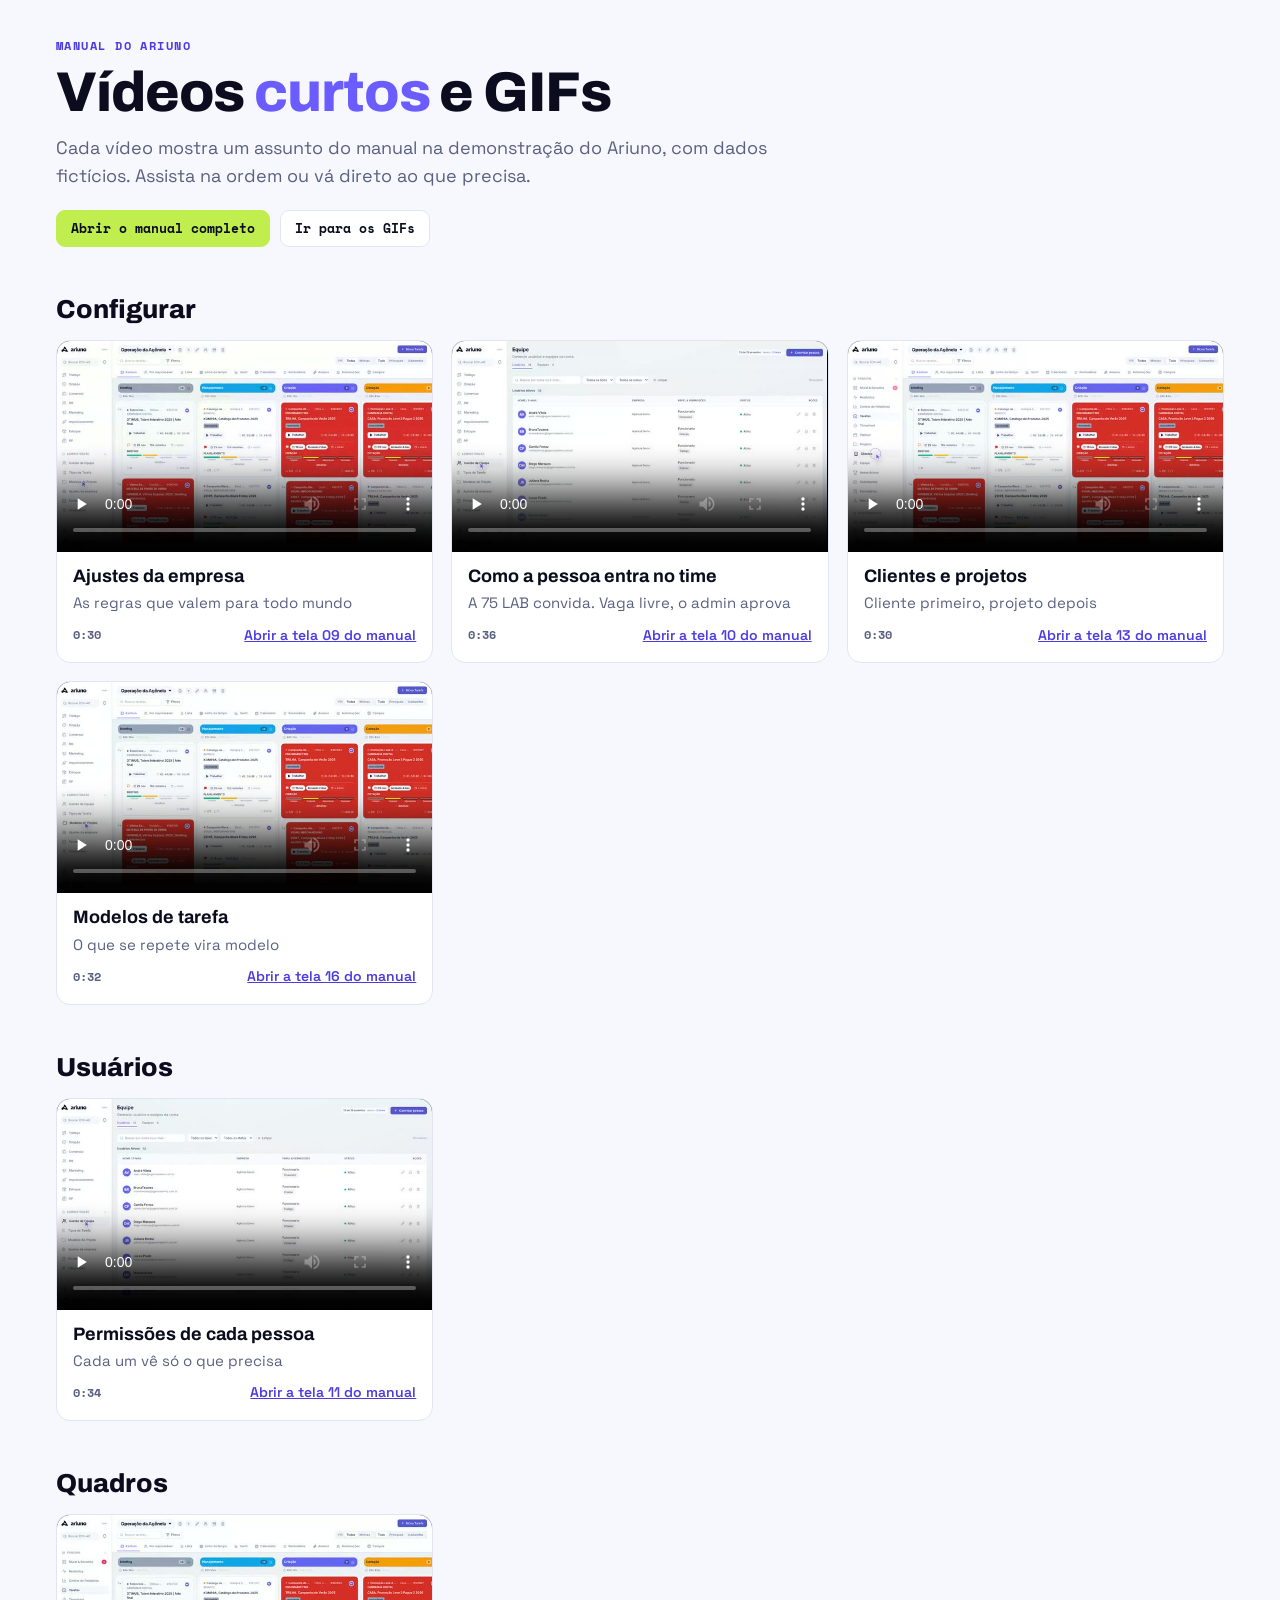
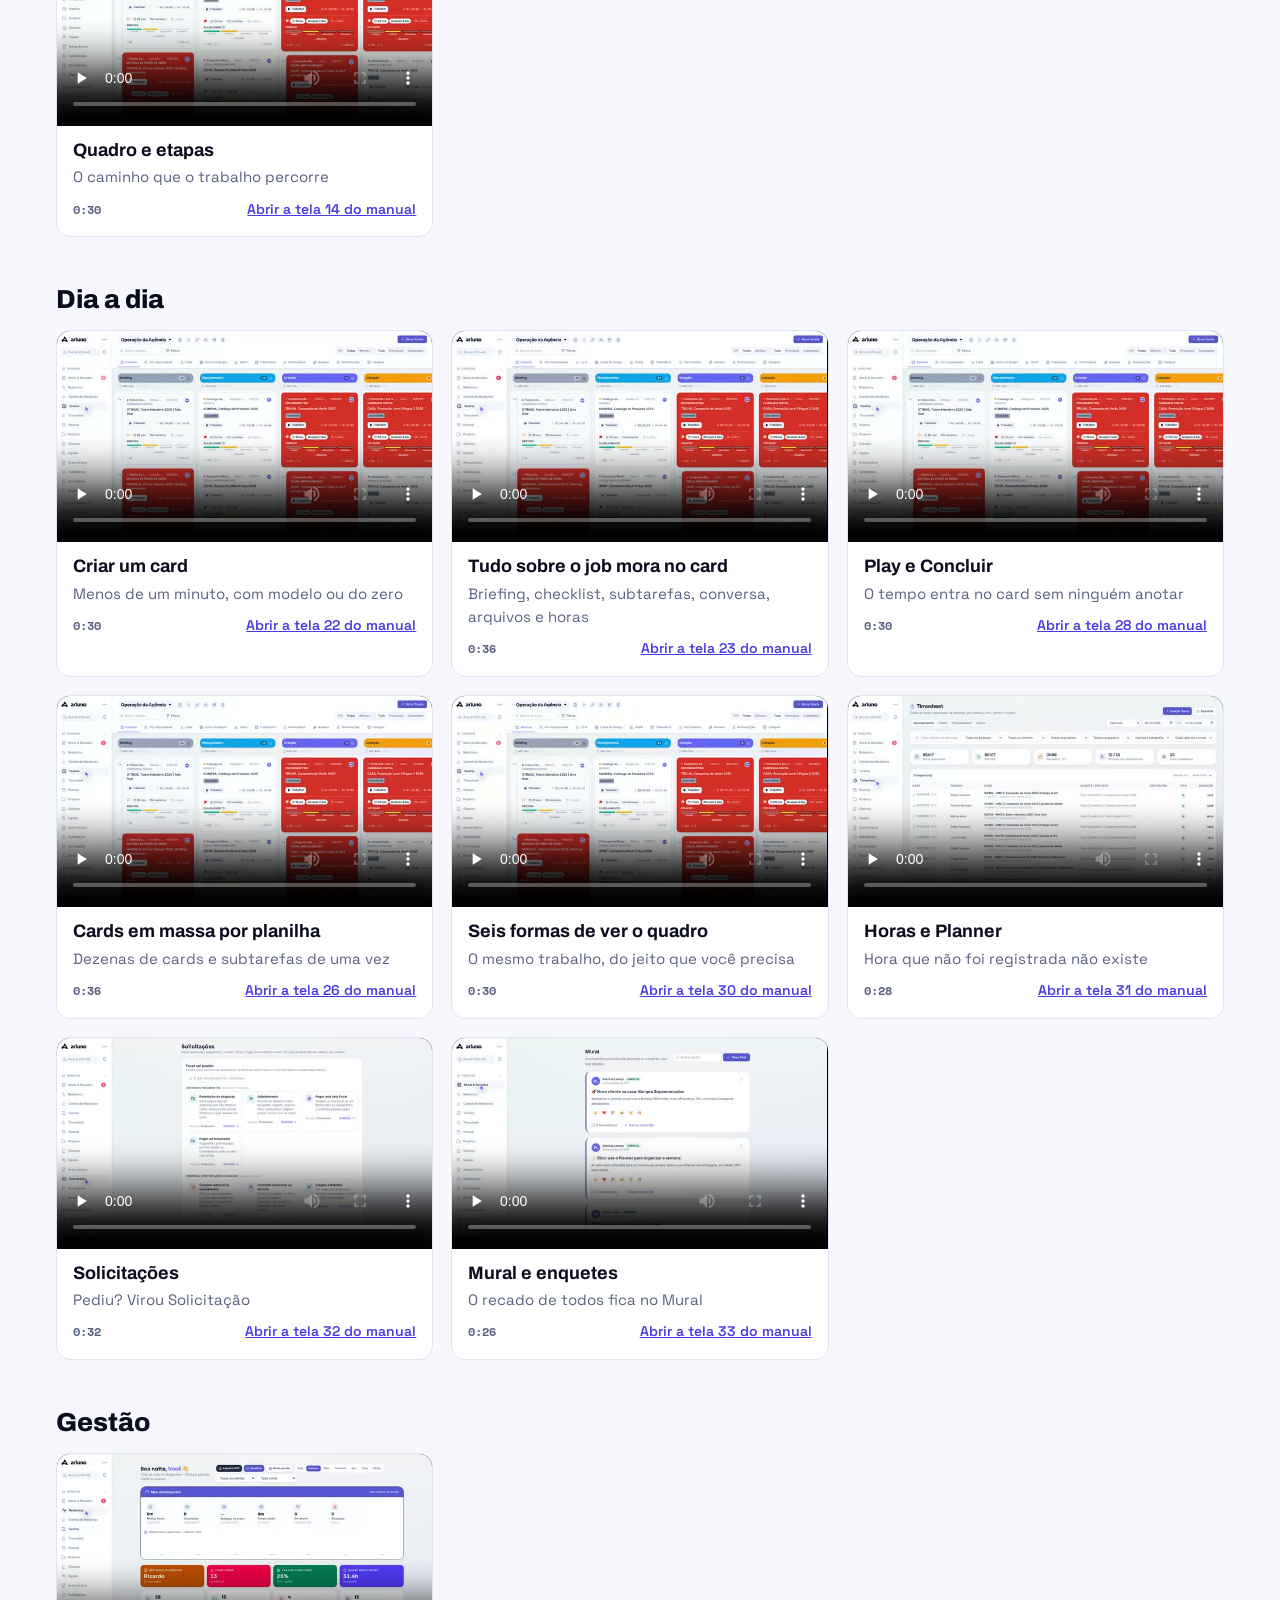
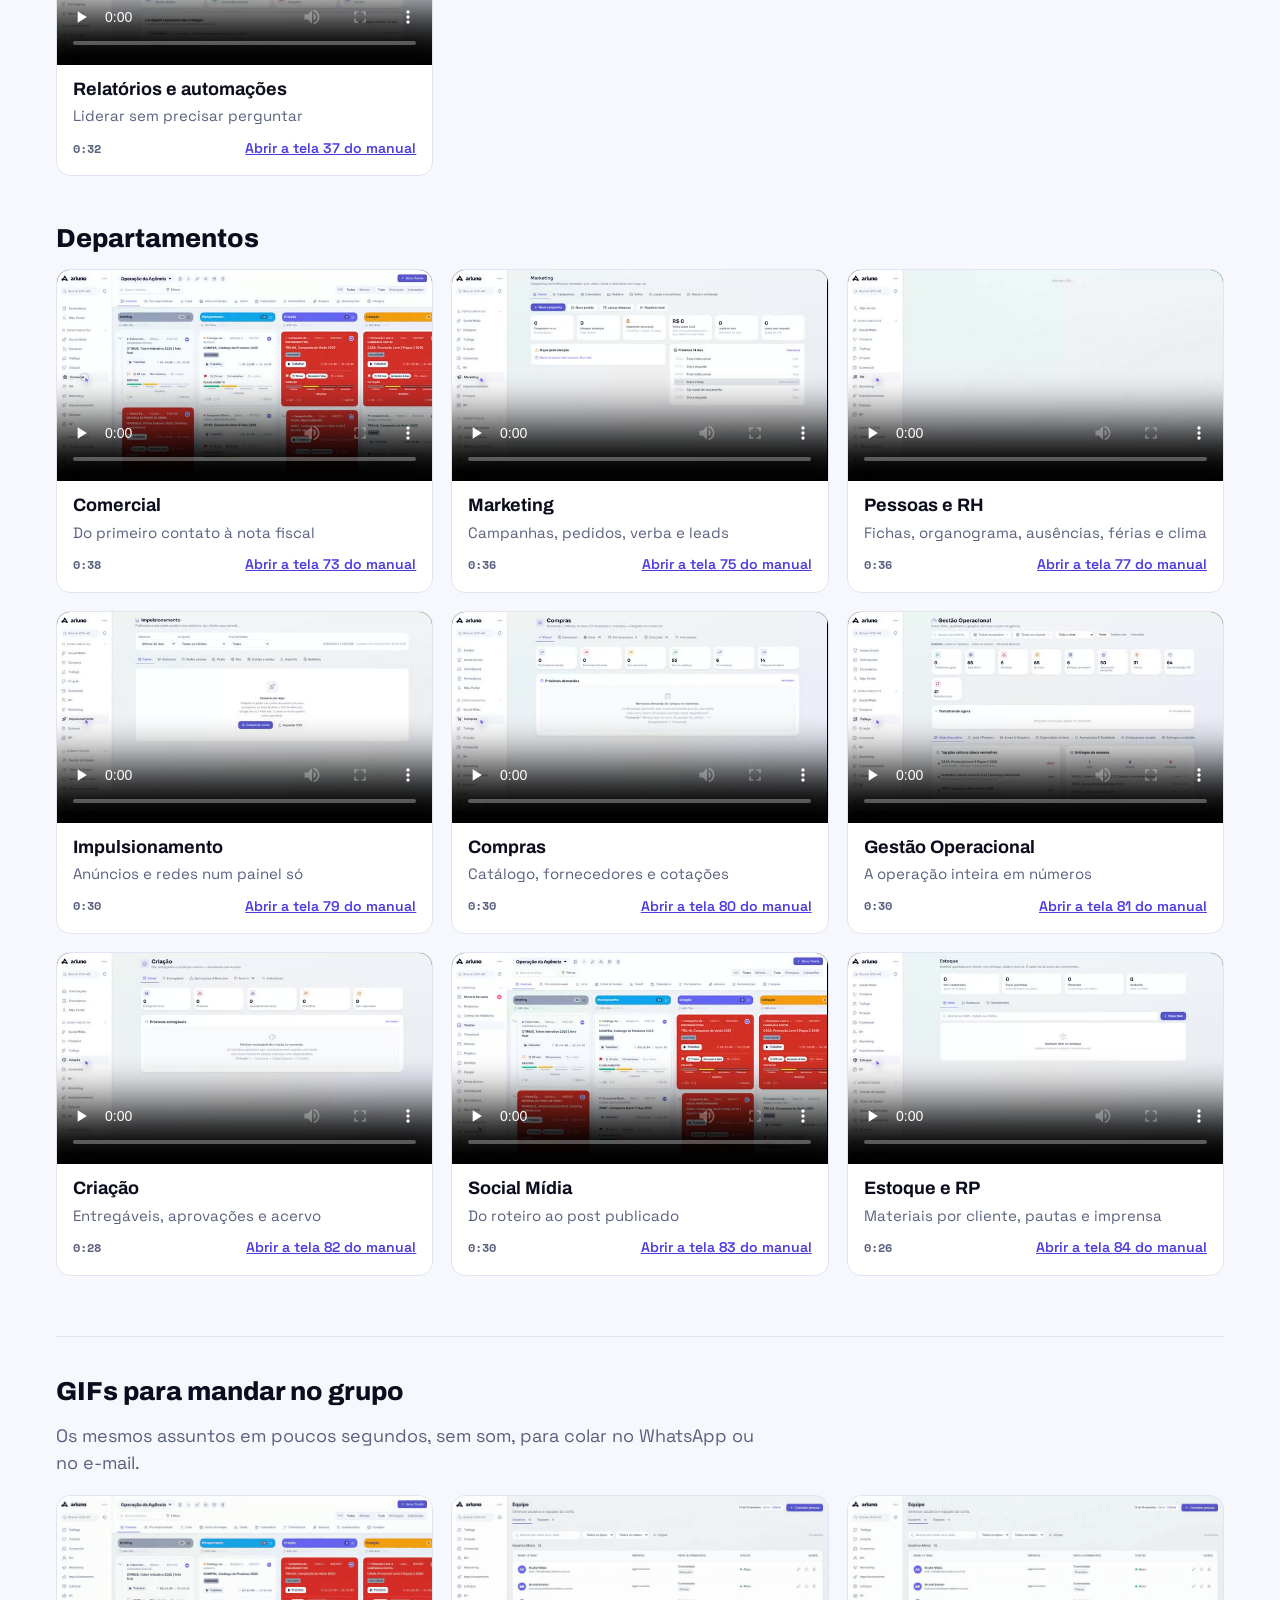
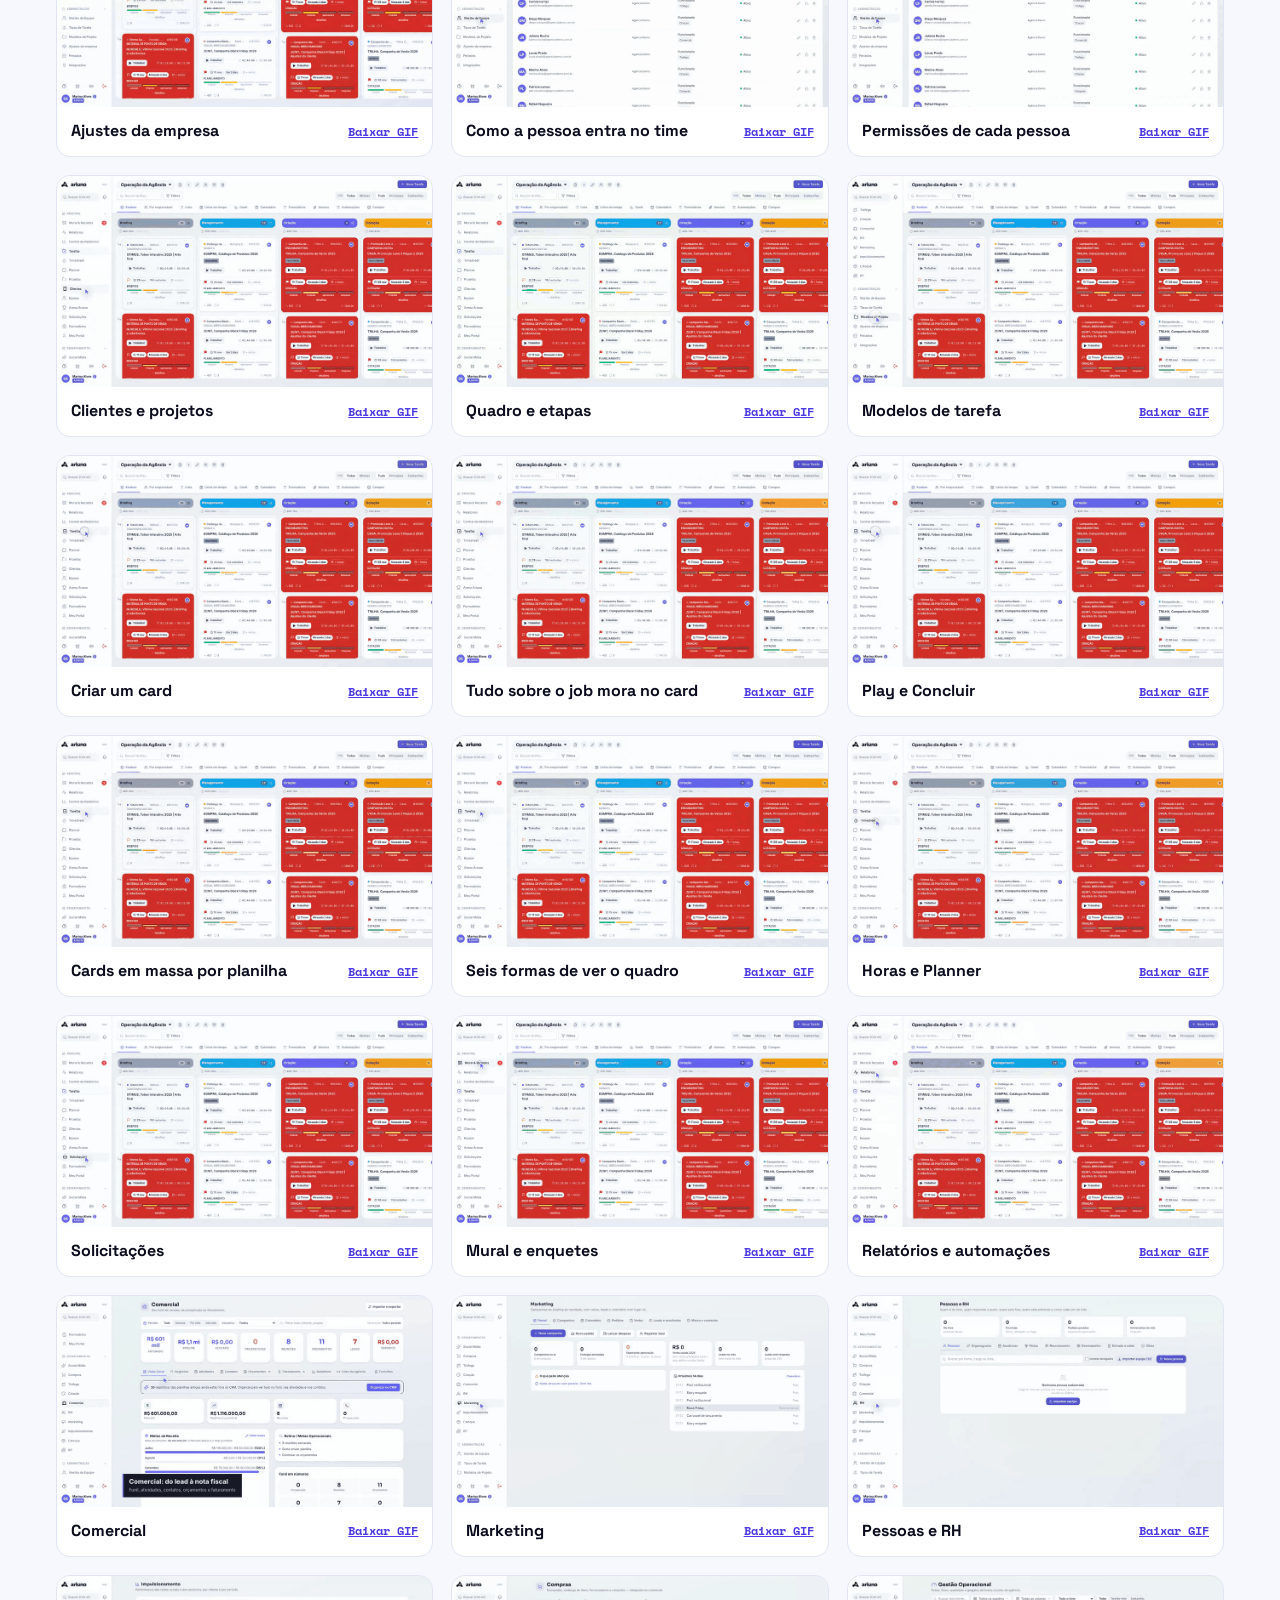
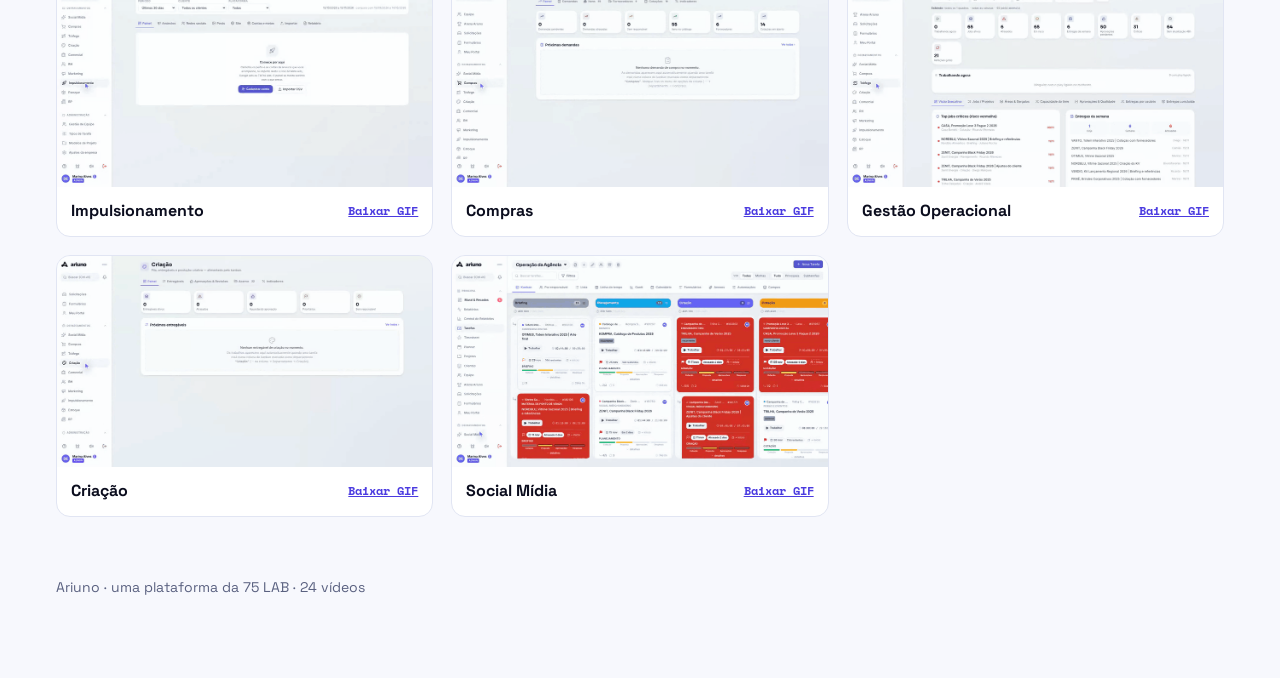
==== videos.html @ 3dd3bf42 "Manual avancado: capitulos 7 a 14, 24 videos curtos, GIFs e pagina de videos - Capitulos novos: empr" ====
<!doctype html>
<html lang="pt-BR">
<head>
<meta charset="utf-8">
<meta name="viewport" content="width=device-width, initial-scale=1">
<title>Vídeos do Ariuno</title>
<meta name="description" content="Vídeos curtos e GIFs do manual do Ariuno: configurar a empresa, usuários, quadros, rotina e cada departamento.">
<meta name="robots" content="noindex">
<link rel="icon" href="assets/favicon.svg">
<link rel="preconnect" href="https://fonts.googleapis.com"><link rel="preconnect" href="https://fonts.gstatic.com" crossorigin>
<link href="https://fonts.googleapis.com/css2?family=Archivo:wght@500;700;800&family=Space+Grotesk:wght@400;500;600&family=Space+Mono:wght@700&display=swap" rel="stylesheet">
<style>
:root{--bg:#F7F8FD;--card:#fff;--ink:#0B0D1E;--txt2:#5A6180;--line:#E1E5F3;--iris:#6A5CFF;--iris-ink:#4B3BE0;--lime:#C0EE4E;color-scheme:light}
@media (prefers-color-scheme: dark){:root:not([data-theme="light"]){--bg:#0B0D1E;--card:#151934;--ink:#EEF0FA;--txt2:#B3B8D3;--line:#262B4D;--iris:#8A7FFF;--iris-ink:#B3ABFF;color-scheme:dark}}
:root[data-theme="dark"]{--bg:#0B0D1E;--card:#151934;--ink:#EEF0FA;--txt2:#B3B8D3;--line:#262B4D;--iris:#8A7FFF;--iris-ink:#B3ABFF;color-scheme:dark}
*{box-sizing:border-box;margin:0;padding:0}
body{background:var(--bg);color:var(--ink);font:400 16px/1.55 'Space Grotesk',system-ui,sans-serif}
.wrap{max-width:1200px;margin:0 auto;padding:40px 16px 80px}
header .eb{font:700 12px/1 'Space Mono',monospace;letter-spacing:.12em;text-transform:uppercase;color:var(--iris-ink)}
h1{font:800 clamp(34px,6vw,56px)/1.04 'Archivo',sans-serif;letter-spacing:-.02em;margin:12px 0 12px}
h1 em{font-style:normal;color:var(--iris)}
.lead{font-size:18px;color:var(--txt2);max-width:720px}
.topo{display:flex;flex-wrap:wrap;gap:10px;margin-top:20px}
.topo a{font:700 13px/1 'Space Mono',monospace;text-decoration:none;color:var(--ink);background:var(--card);border:1px solid var(--line);padding:11px 14px;border-radius:9px}
.topo a.principal{background:var(--lime);border-color:var(--lime);color:#0B0D1E}
.grupo{margin-top:48px}
.grupo h2,.gifs h2{font:800 26px/1.1 'Archivo',sans-serif;margin-bottom:16px}
.grade{display:grid;grid-template-columns:repeat(auto-fill,minmax(290px,1fr));gap:18px}
.v{background:var(--card);border:1px solid var(--line);border-radius:14px;overflow:hidden}
.v video{display:block;width:100%;aspect-ratio:16/9;background:#000}
.vt{padding:14px 16px 16px}
.vt h3{font:700 18px/1.2 'Archivo',sans-serif}
.vt p{color:var(--txt2);font-size:15px;margin-top:4px}
.meta{display:flex;justify-content:space-between;align-items:center;gap:10px;margin-top:10px;font-size:14px}
.meta span{font:700 12px/1 'Space Mono',monospace;color:var(--txt2)}
.meta a{color:var(--iris-ink);font-weight:600}
.gifs{margin-top:60px;padding-top:40px;border-top:1px solid var(--line)}
.gifs .lead{margin-bottom:18px}
.ggrade{display:grid;grid-template-columns:repeat(auto-fill,minmax(290px,1fr));gap:18px}
figure{background:var(--card);border:1px solid var(--line);border-radius:14px;overflow:hidden}
figure img{display:block;width:100%;height:auto;aspect-ratio:16/9;object-fit:cover;background:var(--line)}
figcaption{display:flex;justify-content:space-between;align-items:center;gap:10px;padding:12px 14px}
figcaption a{font:700 12px/1 'Space Mono',monospace;color:var(--iris-ink);white-space:nowrap}
footer{margin-top:60px;font-size:14px;color:var(--txt2)}
</style>
</head>
<body><main class="wrap">
<header><p class="eb">Manual do Ariuno</p><h1>Vídeos <em>curtos</em> e GIFs</h1>
<p class="lead">Cada vídeo mostra um assunto do manual na demonstração do Ariuno, com dados fictícios. Assista na ordem ou vá direto ao que precisa.</p>
<div class="topo"><a class="principal" href="./">Abrir o manual completo</a><a href="#gifs">Ir para os GIFs</a></div></header>
<section class="grupo"><h2>Configurar</h2><div class="grade"><article class="v"><video controls playsinline preload="none" poster="assets/videos/m01-ajustes.jpg" src="assets/videos/m01-ajustes.mp4"></video><div class="vt"><h3>Ajustes da empresa</h3><p>As regras que valem para todo mundo</p><div class="meta"><span>0:30</span><a href="./#9">Abrir a tela 09 do manual</a></div></div></article><article class="v"><video controls playsinline preload="none" poster="assets/videos/m02-convidar.jpg" src="assets/videos/m02-convidar.mp4"></video><div class="vt"><h3>Como a pessoa entra no time</h3><p>A 75 LAB convida. Vaga livre, o admin aprova</p><div class="meta"><span>0:36</span><a href="./#10">Abrir a tela 10 do manual</a></div></div></article><article class="v"><video controls playsinline preload="none" poster="assets/videos/m04-clientes.jpg" src="assets/videos/m04-clientes.mp4"></video><div class="vt"><h3>Clientes e projetos</h3><p>Cliente primeiro, projeto depois</p><div class="meta"><span>0:30</span><a href="./#13">Abrir a tela 13 do manual</a></div></div></article><article class="v"><video controls playsinline preload="none" poster="assets/videos/m06-modelos.jpg" src="assets/videos/m06-modelos.mp4"></video><div class="vt"><h3>Modelos de tarefa</h3><p>O que se repete vira modelo</p><div class="meta"><span>0:32</span><a href="./#16">Abrir a tela 16 do manual</a></div></div></article></div></section><section class="grupo"><h2>Usuários</h2><div class="grade"><article class="v"><video controls playsinline preload="none" poster="assets/videos/m03-permissoes.jpg" src="assets/videos/m03-permissoes.mp4"></video><div class="vt"><h3>Permissões de cada pessoa</h3><p>Cada um vê só o que precisa</p><div class="meta"><span>0:34</span><a href="./#11">Abrir a tela 11 do manual</a></div></div></article></div></section><section class="grupo"><h2>Quadros</h2><div class="grade"><article class="v"><video controls playsinline preload="none" poster="assets/videos/m05-quadro.jpg" src="assets/videos/m05-quadro.mp4"></video><div class="vt"><h3>Quadro e etapas</h3><p>O caminho que o trabalho percorre</p><div class="meta"><span>0:30</span><a href="./#14">Abrir a tela 14 do manual</a></div></div></article></div></section><section class="grupo"><h2>Dia a dia</h2><div class="grade"><article class="v"><video controls playsinline preload="none" poster="assets/videos/m07-criar-card.jpg" src="assets/videos/m07-criar-card.mp4"></video><div class="vt"><h3>Criar um card</h3><p>Menos de um minuto, com modelo ou do zero</p><div class="meta"><span>0:30</span><a href="./#22">Abrir a tela 22 do manual</a></div></div></article><article class="v"><video controls playsinline preload="none" poster="assets/videos/m08-card.jpg" src="assets/videos/m08-card.mp4"></video><div class="vt"><h3>Tudo sobre o job mora no card</h3><p>Briefing, checklist, subtarefas, conversa, arquivos e horas</p><div class="meta"><span>0:36</span><a href="./#23">Abrir a tela 23 do manual</a></div></div></article><article class="v"><video controls playsinline preload="none" poster="assets/videos/m09-play.jpg" src="assets/videos/m09-play.mp4"></video><div class="vt"><h3>Play e Concluir</h3><p>O tempo entra no card sem ninguém anotar</p><div class="meta"><span>0:30</span><a href="./#28">Abrir a tela 28 do manual</a></div></div></article><article class="v"><video controls playsinline preload="none" poster="assets/videos/m10-planilha.jpg" src="assets/videos/m10-planilha.mp4"></video><div class="vt"><h3>Cards em massa por planilha</h3><p>Dezenas de cards e subtarefas de uma vez</p><div class="meta"><span>0:36</span><a href="./#26">Abrir a tela 26 do manual</a></div></div></article><article class="v"><video controls playsinline preload="none" poster="assets/videos/m11-visoes.jpg" src="assets/videos/m11-visoes.mp4"></video><div class="vt"><h3>Seis formas de ver o quadro</h3><p>O mesmo trabalho, do jeito que você precisa</p><div class="meta"><span>0:30</span><a href="./#30">Abrir a tela 30 do manual</a></div></div></article><article class="v"><video controls playsinline preload="none" poster="assets/videos/m12-horas.jpg" src="assets/videos/m12-horas.mp4"></video><div class="vt"><h3>Horas e Planner</h3><p>Hora que não foi registrada não existe</p><div class="meta"><span>0:28</span><a href="./#31">Abrir a tela 31 do manual</a></div></div></article><article class="v"><video controls playsinline preload="none" poster="assets/videos/m13-solicitacoes.jpg" src="assets/videos/m13-solicitacoes.mp4"></video><div class="vt"><h3>Solicitações</h3><p>Pediu? Virou Solicitação</p><div class="meta"><span>0:32</span><a href="./#32">Abrir a tela 32 do manual</a></div></div></article><article class="v"><video controls playsinline preload="none" poster="assets/videos/m14-mural.jpg" src="assets/videos/m14-mural.mp4"></video><div class="vt"><h3>Mural e enquetes</h3><p>O recado de todos fica no Mural</p><div class="meta"><span>0:26</span><a href="./#33">Abrir a tela 33 do manual</a></div></div></article></div></section><section class="grupo"><h2>Gestão</h2><div class="grade"><article class="v"><video controls playsinline preload="none" poster="assets/videos/m15-gestao.jpg" src="assets/videos/m15-gestao.mp4"></video><div class="vt"><h3>Relatórios e automações</h3><p>Liderar sem precisar perguntar</p><div class="meta"><span>0:32</span><a href="./#37">Abrir a tela 37 do manual</a></div></div></article></div></section><section class="grupo"><h2>Departamentos</h2><div class="grade"><article class="v"><video controls playsinline preload="none" poster="assets/videos/m16-comercial.jpg" src="assets/videos/m16-comercial.mp4"></video><div class="vt"><h3>Comercial</h3><p>Do primeiro contato à nota fiscal</p><div class="meta"><span>0:38</span><a href="./#73">Abrir a tela 73 do manual</a></div></div></article><article class="v"><video controls playsinline preload="none" poster="assets/videos/m17-marketing.jpg" src="assets/videos/m17-marketing.mp4"></video><div class="vt"><h3>Marketing</h3><p>Campanhas, pedidos, verba e leads</p><div class="meta"><span>0:36</span><a href="./#75">Abrir a tela 75 do manual</a></div></div></article><article class="v"><video controls playsinline preload="none" poster="assets/videos/m18-rh.jpg" src="assets/videos/m18-rh.mp4"></video><div class="vt"><h3>Pessoas e RH</h3><p>Fichas, organograma, ausências, férias e clima</p><div class="meta"><span>0:36</span><a href="./#77">Abrir a tela 77 do manual</a></div></div></article><article class="v"><video controls playsinline preload="none" poster="assets/videos/m19-impulsionamento.jpg" src="assets/videos/m19-impulsionamento.mp4"></video><div class="vt"><h3>Impulsionamento</h3><p>Anúncios e redes num painel só</p><div class="meta"><span>0:30</span><a href="./#79">Abrir a tela 79 do manual</a></div></div></article><article class="v"><video controls playsinline preload="none" poster="assets/videos/m20-compras.jpg" src="assets/videos/m20-compras.mp4"></video><div class="vt"><h3>Compras</h3><p>Catálogo, fornecedores e cotações</p><div class="meta"><span>0:30</span><a href="./#80">Abrir a tela 80 do manual</a></div></div></article><article class="v"><video controls playsinline preload="none" poster="assets/videos/m21-trafego.jpg" src="assets/videos/m21-trafego.mp4"></video><div class="vt"><h3>Gestão Operacional</h3><p>A operação inteira em números</p><div class="meta"><span>0:30</span><a href="./#81">Abrir a tela 81 do manual</a></div></div></article><article class="v"><video controls playsinline preload="none" poster="assets/videos/m22-criacao.jpg" src="assets/videos/m22-criacao.mp4"></video><div class="vt"><h3>Criação</h3><p>Entregáveis, aprovações e acervo</p><div class="meta"><span>0:28</span><a href="./#82">Abrir a tela 82 do manual</a></div></div></article><article class="v"><video controls playsinline preload="none" poster="assets/videos/m23-social.jpg" src="assets/videos/m23-social.mp4"></video><div class="vt"><h3>Social Mídia</h3><p>Do roteiro ao post publicado</p><div class="meta"><span>0:30</span><a href="./#83">Abrir a tela 83 do manual</a></div></div></article><article class="v"><video controls playsinline preload="none" poster="assets/videos/m24-estoque-rp.jpg" src="assets/videos/m24-estoque-rp.mp4"></video><div class="vt"><h3>Estoque e RP</h3><p>Materiais por cliente, pautas e imprensa</p><div class="meta"><span>0:26</span><a href="./#84">Abrir a tela 84 do manual</a></div></div></article></div></section>
<section class="gifs" id="gifs"><h2>GIFs para mandar no grupo</h2><p class="lead">Os mesmos assuntos em poucos segundos, sem som, para colar no WhatsApp ou no e-mail.</p><div class="ggrade"><figure><img loading="lazy" src="assets/gifs/m01-ajustes.gif" alt="Ajustes da empresa" width="880" height="495"><figcaption><b>Ajustes da empresa</b><a href="assets/gifs/m01-ajustes.gif" download>Baixar GIF</a></figcaption></figure><figure><img loading="lazy" src="assets/gifs/m02-convidar.gif" alt="Como a pessoa entra no time" width="880" height="495"><figcaption><b>Como a pessoa entra no time</b><a href="assets/gifs/m02-convidar.gif" download>Baixar GIF</a></figcaption></figure><figure><img loading="lazy" src="assets/gifs/m03-permissoes.gif" alt="Permissões de cada pessoa" width="880" height="495"><figcaption><b>Permissões de cada pessoa</b><a href="assets/gifs/m03-permissoes.gif" download>Baixar GIF</a></figcaption></figure><figure><img loading="lazy" src="assets/gifs/m04-clientes.gif" alt="Clientes e projetos" width="880" height="495"><figcaption><b>Clientes e projetos</b><a href="assets/gifs/m04-clientes.gif" download>Baixar GIF</a></figcaption></figure><figure><img loading="lazy" src="assets/gifs/m05-quadro.gif" alt="Quadro e etapas" width="880" height="495"><figcaption><b>Quadro e etapas</b><a href="assets/gifs/m05-quadro.gif" download>Baixar GIF</a></figcaption></figure><figure><img loading="lazy" src="assets/gifs/m06-modelos.gif" alt="Modelos de tarefa" width="880" height="495"><figcaption><b>Modelos de tarefa</b><a href="assets/gifs/m06-modelos.gif" download>Baixar GIF</a></figcaption></figure><figure><img loading="lazy" src="assets/gifs/m07-criar-card.gif" alt="Criar um card" width="880" height="495"><figcaption><b>Criar um card</b><a href="assets/gifs/m07-criar-card.gif" download>Baixar GIF</a></figcaption></figure><figure><img loading="lazy" src="assets/gifs/m08-card.gif" alt="Tudo sobre o job mora no card" width="880" height="495"><figcaption><b>Tudo sobre o job mora no card</b><a href="assets/gifs/m08-card.gif" download>Baixar GIF</a></figcaption></figure><figure><img loading="lazy" src="assets/gifs/m09-play.gif" alt="Play e Concluir" width="880" height="495"><figcaption><b>Play e Concluir</b><a href="assets/gifs/m09-play.gif" download>Baixar GIF</a></figcaption></figure><figure><img loading="lazy" src="assets/gifs/m10-planilha.gif" alt="Cards em massa por planilha" width="880" height="495"><figcaption><b>Cards em massa por planilha</b><a href="assets/gifs/m10-planilha.gif" download>Baixar GIF</a></figcaption></figure><figure><img loading="lazy" src="assets/gifs/m11-visoes.gif" alt="Seis formas de ver o quadro" width="880" height="495"><figcaption><b>Seis formas de ver o quadro</b><a href="assets/gifs/m11-visoes.gif" download>Baixar GIF</a></figcaption></figure><figure><img loading="lazy" src="assets/gifs/m12-horas.gif" alt="Horas e Planner" width="880" height="495"><figcaption><b>Horas e Planner</b><a href="assets/gifs/m12-horas.gif" download>Baixar GIF</a></figcaption></figure><figure><img loading="lazy" src="assets/gifs/m13-solicitacoes.gif" alt="Solicitações" width="880" height="495"><figcaption><b>Solicitações</b><a href="assets/gifs/m13-solicitacoes.gif" download>Baixar GIF</a></figcaption></figure><figure><img loading="lazy" src="assets/gifs/m14-mural.gif" alt="Mural e enquetes" width="880" height="495"><figcaption><b>Mural e enquetes</b><a href="assets/gifs/m14-mural.gif" download>Baixar GIF</a></figcaption></figure><figure><img loading="lazy" src="assets/gifs/m15-gestao.gif" alt="Relatórios e automações" width="880" height="495"><figcaption><b>Relatórios e automações</b><a href="assets/gifs/m15-gestao.gif" download>Baixar GIF</a></figcaption></figure><figure><img loading="lazy" src="assets/gifs/m16-comercial.gif" alt="Comercial" width="880" height="495"><figcaption><b>Comercial</b><a href="assets/gifs/m16-comercial.gif" download>Baixar GIF</a></figcaption></figure><figure><img loading="lazy" src="assets/gifs/m17-marketing.gif" alt="Marketing" width="880" height="495"><figcaption><b>Marketing</b><a href="assets/gifs/m17-marketing.gif" download>Baixar GIF</a></figcaption></figure><figure><img loading="lazy" src="assets/gifs/m18-rh.gif" alt="Pessoas e RH" width="880" height="495"><figcaption><b>Pessoas e RH</b><a href="assets/gifs/m18-rh.gif" download>Baixar GIF</a></figcaption></figure><figure><img loading="lazy" src="assets/gifs/m19-impulsionamento.gif" alt="Impulsionamento" width="880" height="495"><figcaption><b>Impulsionamento</b><a href="assets/gifs/m19-impulsionamento.gif" download>Baixar GIF</a></figcaption></figure><figure><img loading="lazy" src="assets/gifs/m20-compras.gif" alt="Compras" width="880" height="495"><figcaption><b>Compras</b><a href="assets/gifs/m20-compras.gif" download>Baixar GIF</a></figcaption></figure><figure><img loading="lazy" src="assets/gifs/m21-trafego.gif" alt="Gestão Operacional" width="880" height="495"><figcaption><b>Gestão Operacional</b><a href="assets/gifs/m21-trafego.gif" download>Baixar GIF</a></figcaption></figure><figure><img loading="lazy" src="assets/gifs/m22-criacao.gif" alt="Criação" width="880" height="495"><figcaption><b>Criação</b><a href="assets/gifs/m22-criacao.gif" download>Baixar GIF</a></figcaption></figure><figure><img loading="lazy" src="assets/gifs/m23-social.gif" alt="Social Mídia" width="880" height="495"><figcaption><b>Social Mídia</b><a href="assets/gifs/m23-social.gif" download>Baixar GIF</a></figcaption></figure></div></section>
<footer>Ariuno · uma plataforma da 75 LAB · 24 vídeos</footer>
</main></body></html>
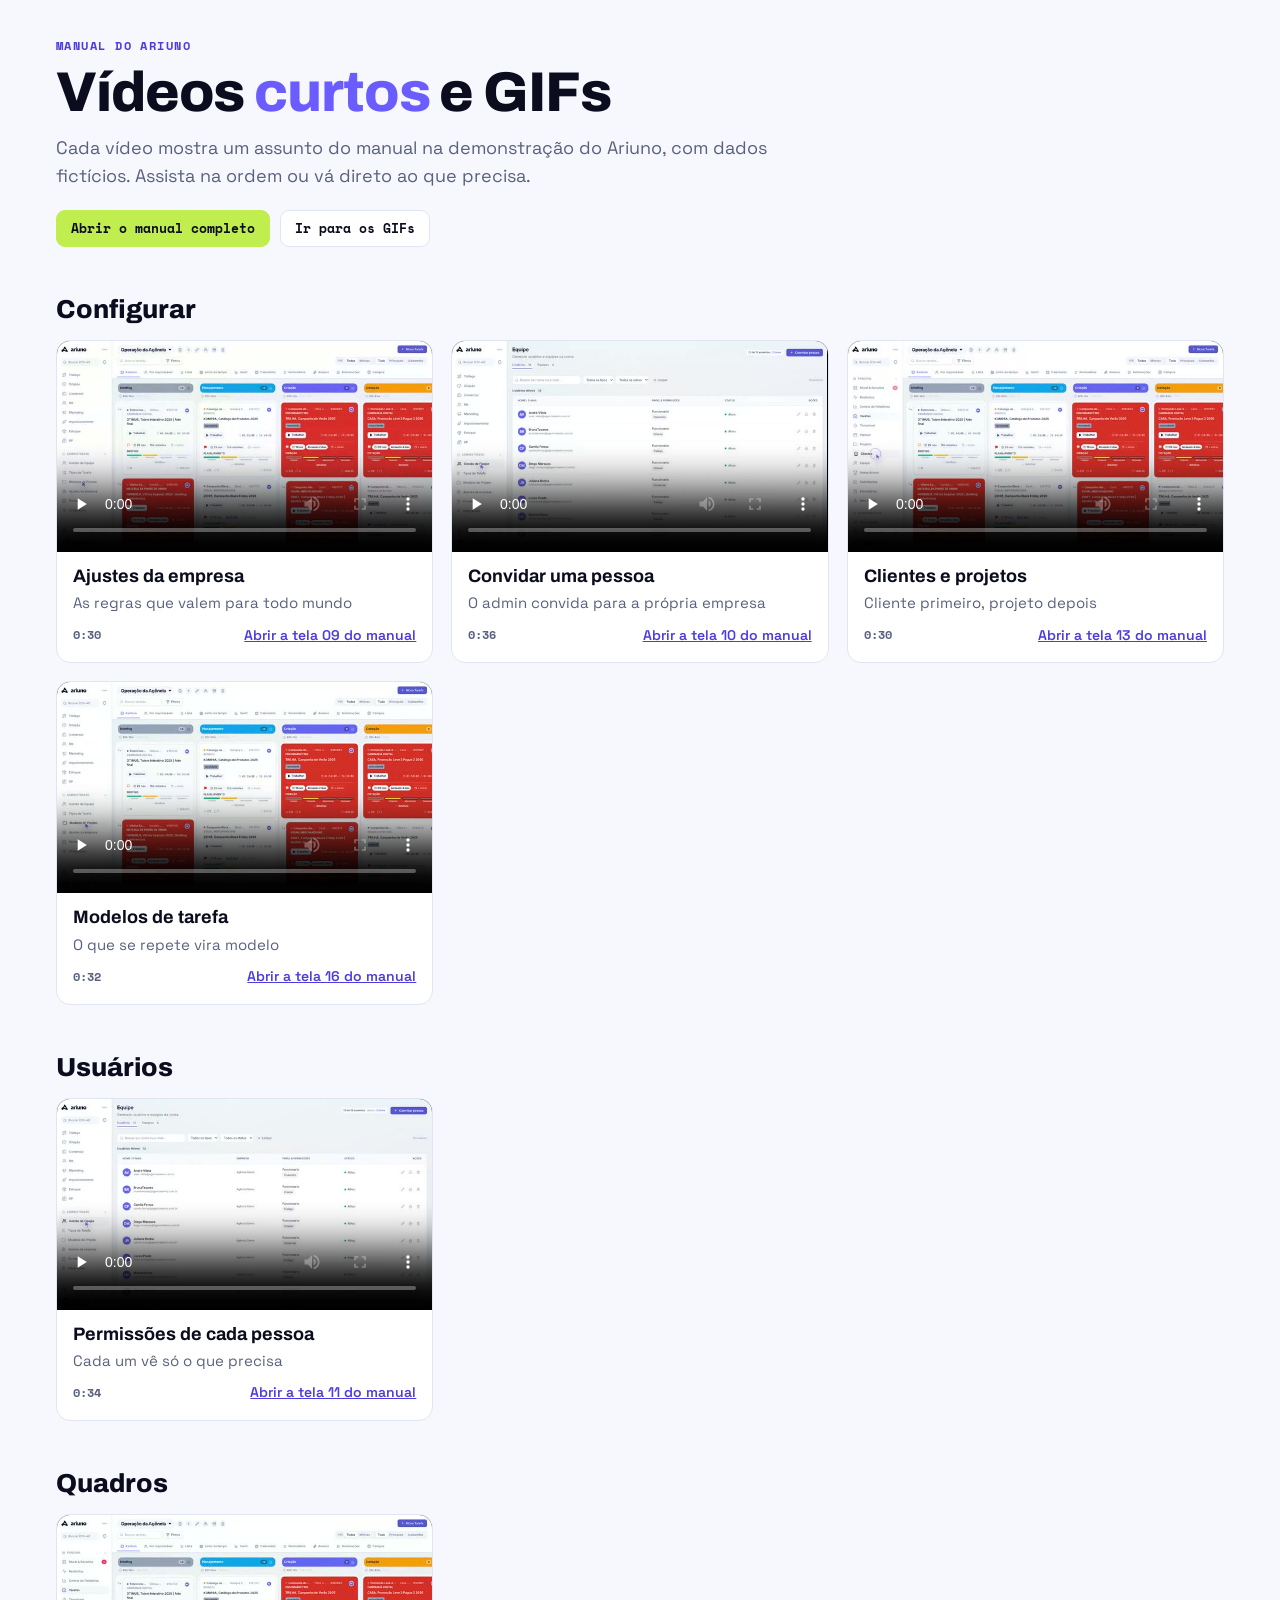
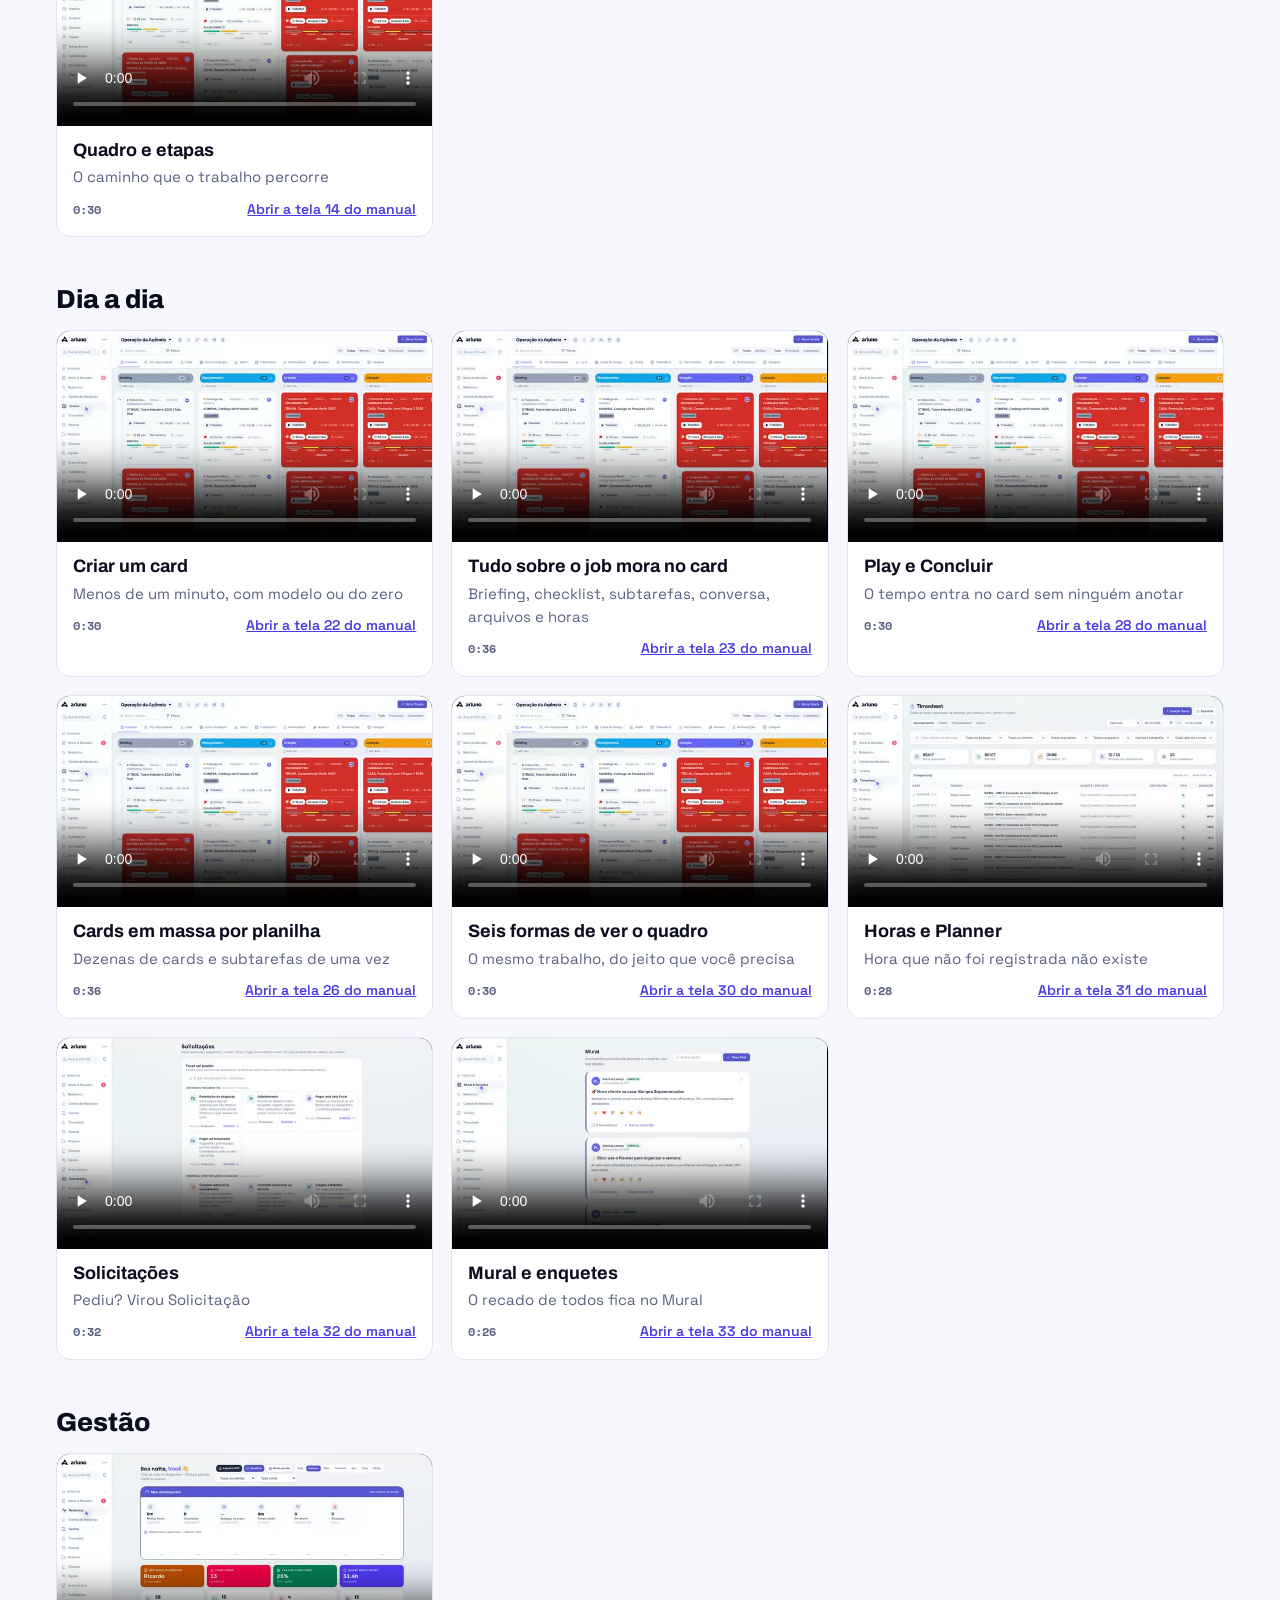
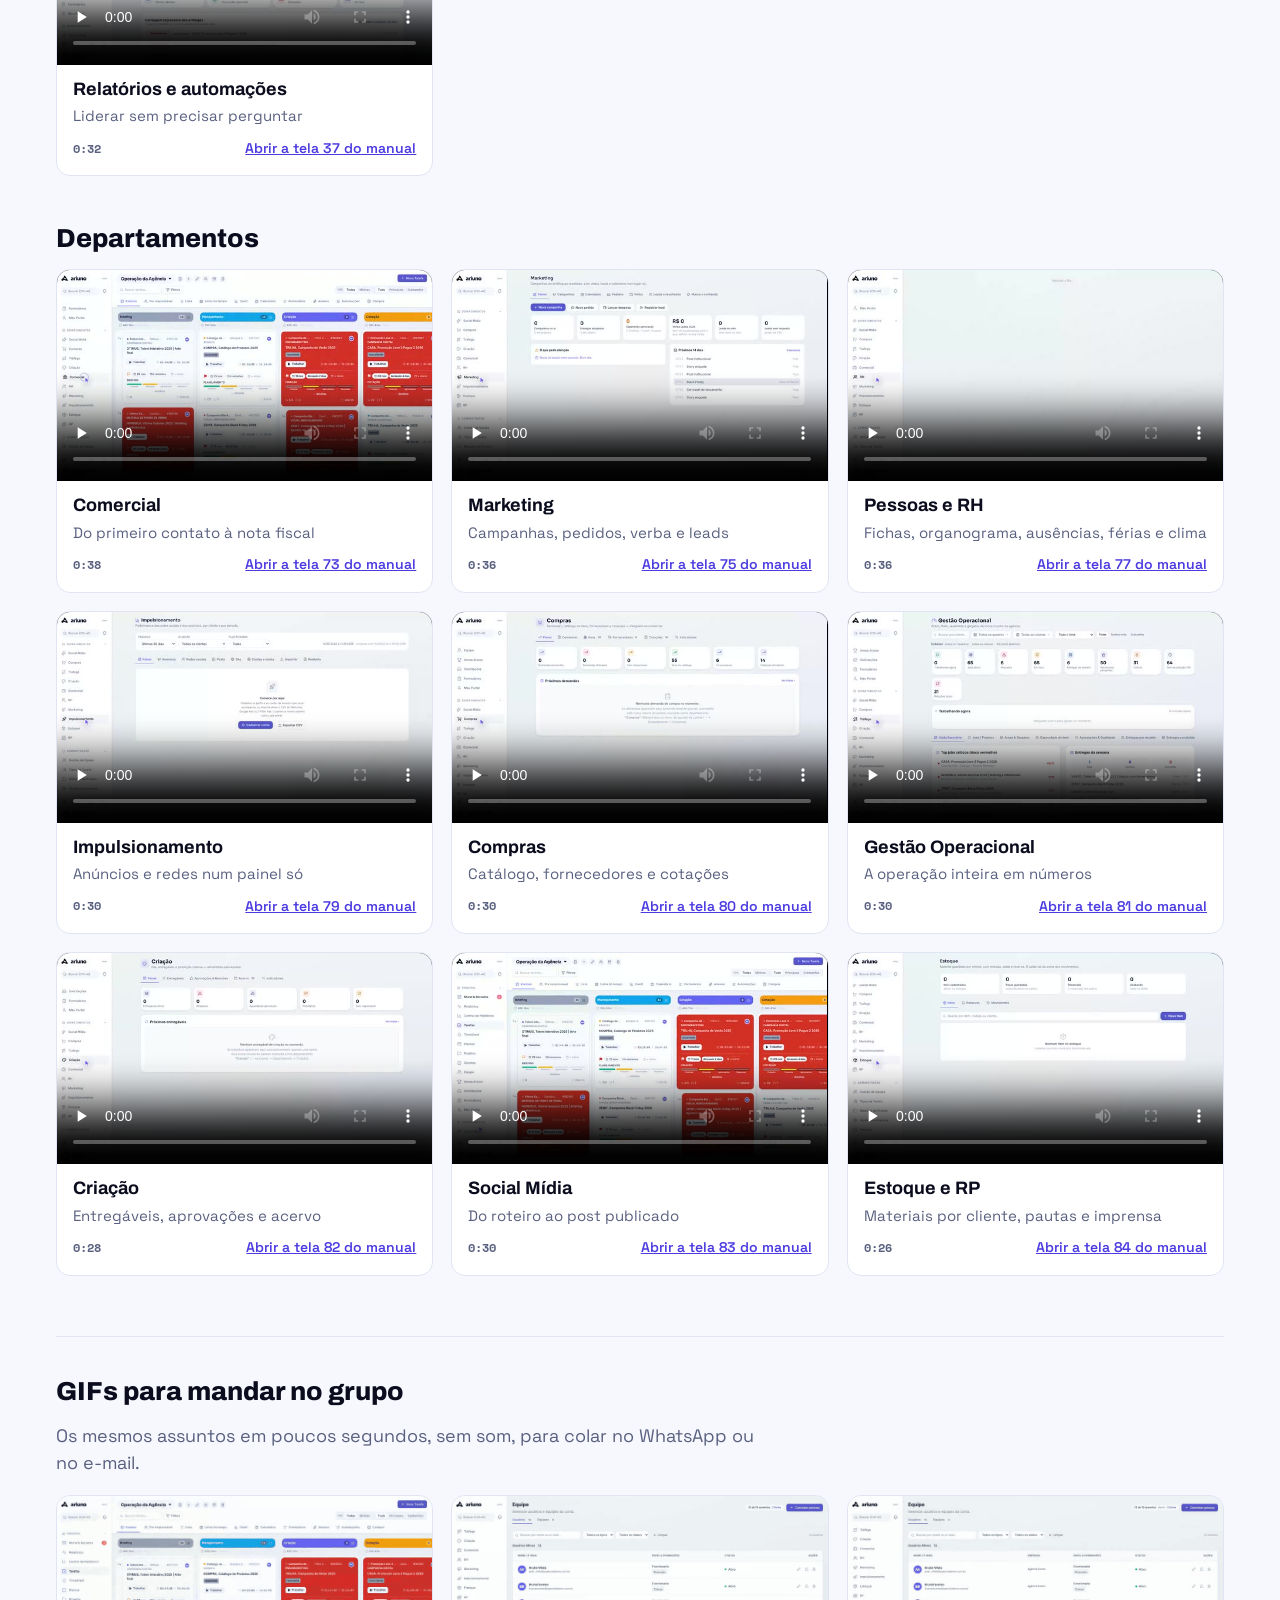
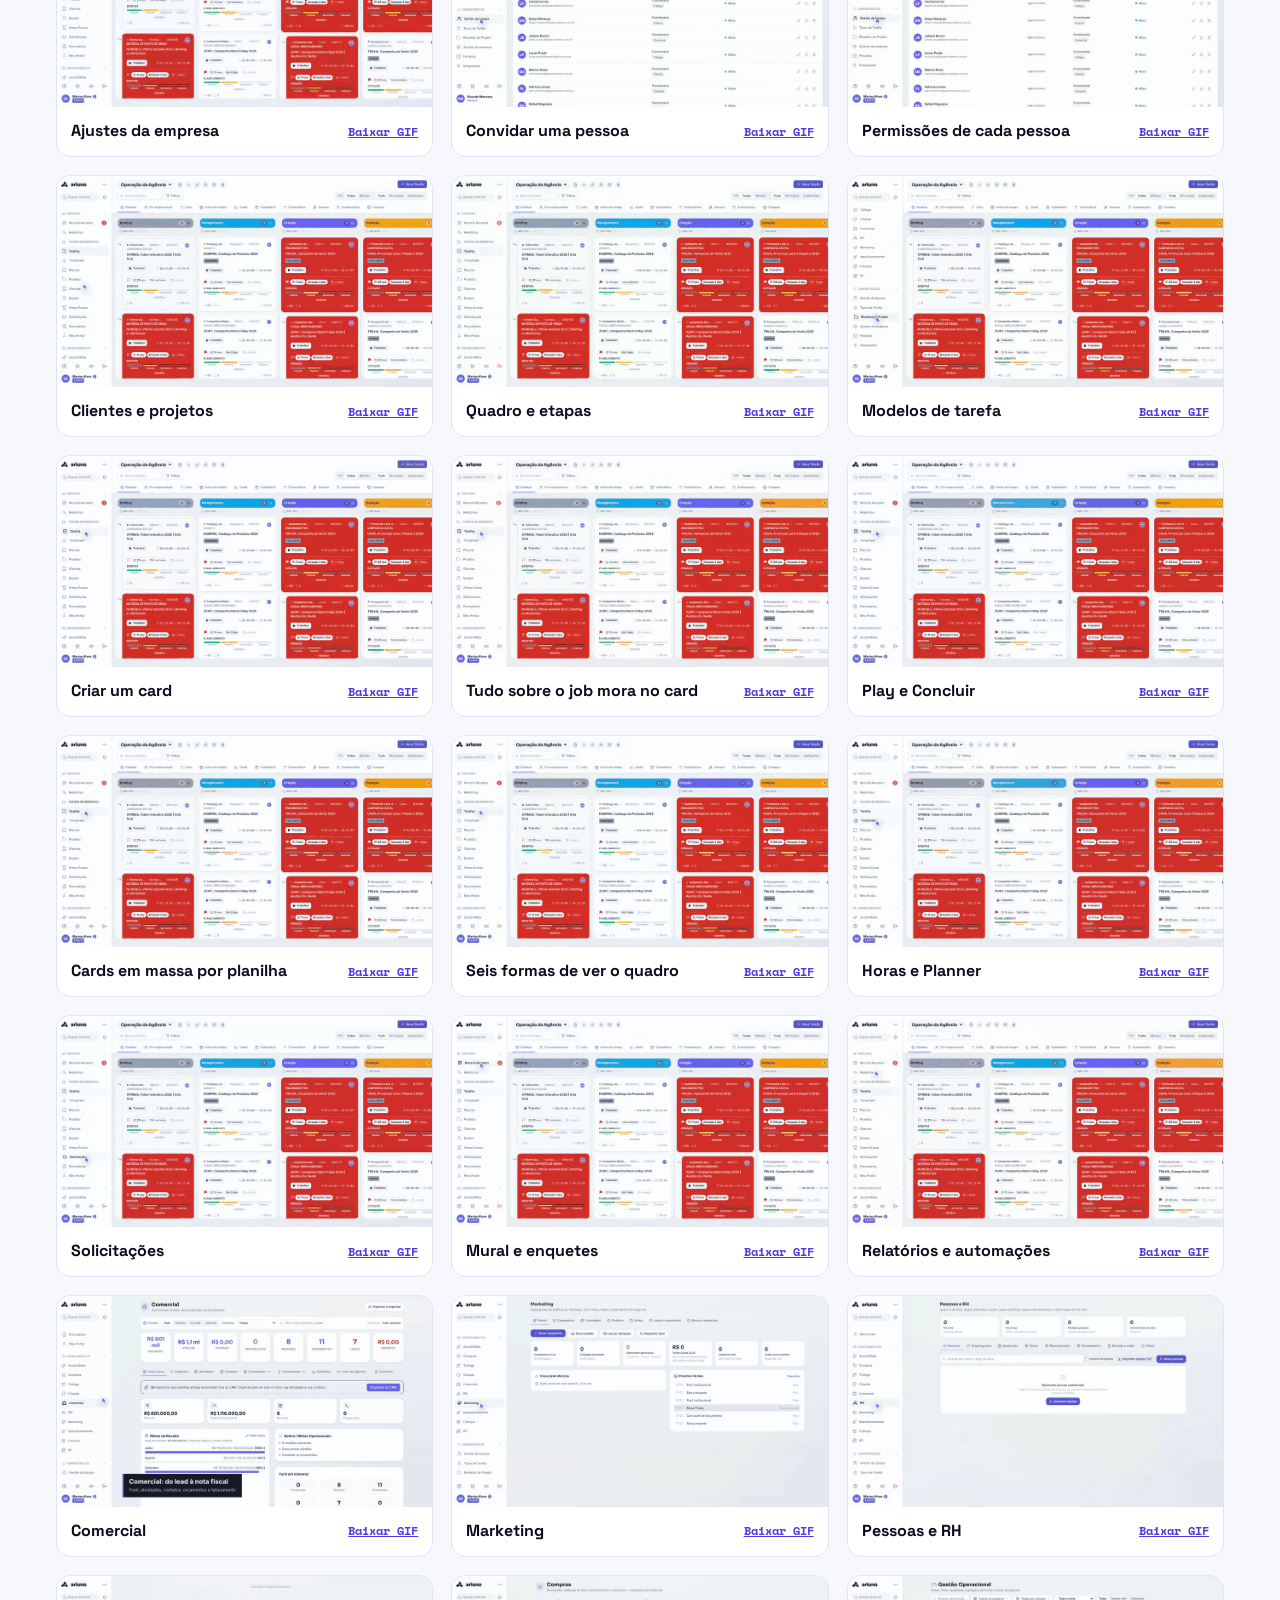
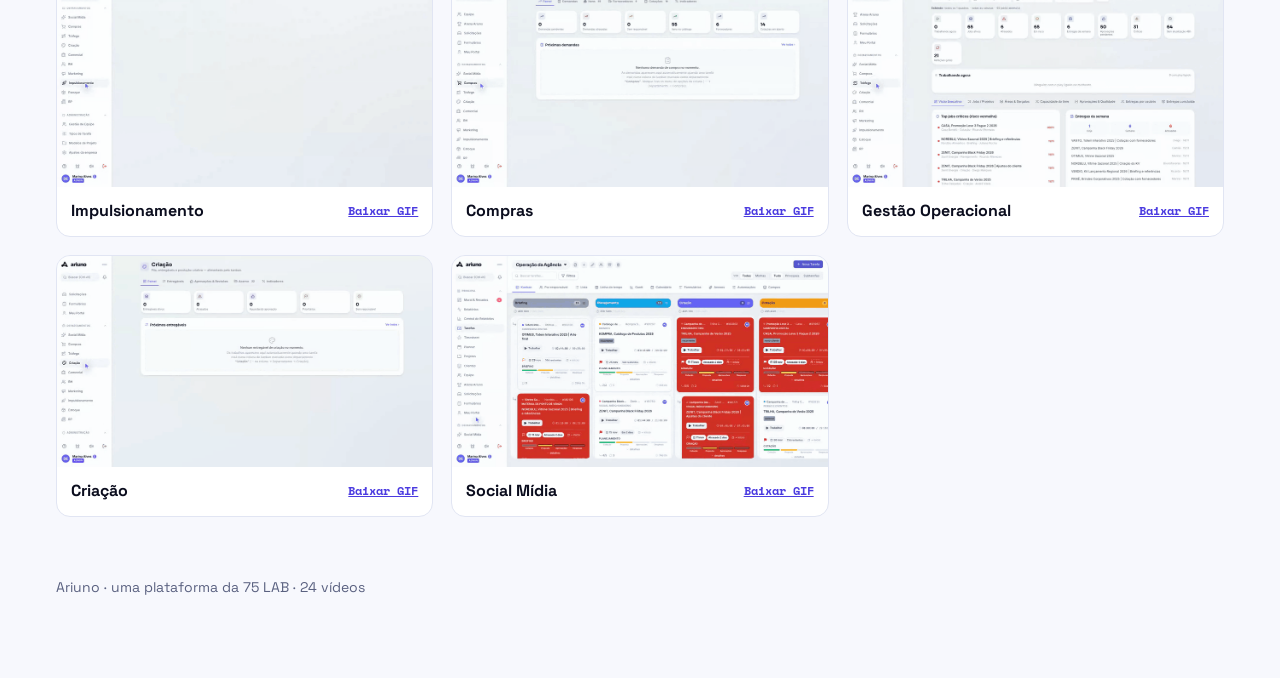
==== commit 30ba1704: "Manual: admin da empresa convida para a propria empresa (Passo 2, Gestao de Equipe, matriz e video) " ====
--- a/videos.html
+++ b/videos.html
@@ -48,7 +48,7 @@
 <header><p class="eb">Manual do Ariuno</p><h1>Vídeos <em>curtos</em> e GIFs</h1>
 <p class="lead">Cada vídeo mostra um assunto do manual na demonstração do Ariuno, com dados fictícios. Assista na ordem ou vá direto ao que precisa.</p>
 <div class="topo"><a class="principal" href="./">Abrir o manual completo</a><a href="#gifs">Ir para os GIFs</a></div></header>
-<section class="grupo"><h2>Configurar</h2><div class="grade"><article class="v"><video controls playsinline preload="none" poster="assets/videos/m01-ajustes.jpg" src="assets/videos/m01-ajustes.mp4"></video><div class="vt"><h3>Ajustes da empresa</h3><p>As regras que valem para todo mundo</p><div class="meta"><span>0:30</span><a href="./#9">Abrir a tela 09 do manual</a></div></div></article><article class="v"><video controls playsinline preload="none" poster="assets/videos/m02-convidar.jpg" src="assets/videos/m02-convidar.mp4"></video><div class="vt"><h3>Como a pessoa entra no time</h3><p>A 75 LAB convida. Vaga livre, o admin aprova</p><div class="meta"><span>0:36</span><a href="./#10">Abrir a tela 10 do manual</a></div></div></article><article class="v"><video controls playsinline preload="none" poster="assets/videos/m04-clientes.jpg" src="assets/videos/m04-clientes.mp4"></video><div class="vt"><h3>Clientes e projetos</h3><p>Cliente primeiro, projeto depois</p><div class="meta"><span>0:30</span><a href="./#13">Abrir a tela 13 do manual</a></div></div></article><article class="v"><video controls playsinline preload="none" poster="assets/videos/m06-modelos.jpg" src="assets/videos/m06-modelos.mp4"></video><div class="vt"><h3>Modelos de tarefa</h3><p>O que se repete vira modelo</p><div class="meta"><span>0:32</span><a href="./#16">Abrir a tela 16 do manual</a></div></div></article></div></section><section class="grupo"><h2>Usuários</h2><div class="grade"><article class="v"><video controls playsinline preload="none" poster="assets/videos/m03-permissoes.jpg" src="assets/videos/m03-permissoes.mp4"></video><div class="vt"><h3>Permissões de cada pessoa</h3><p>Cada um vê só o que precisa</p><div class="meta"><span>0:34</span><a href="./#11">Abrir a tela 11 do manual</a></div></div></article></div></section><section class="grupo"><h2>Quadros</h2><div class="grade"><article class="v"><video controls playsinline preload="none" poster="assets/videos/m05-quadro.jpg" src="assets/videos/m05-quadro.mp4"></video><div class="vt"><h3>Quadro e etapas</h3><p>O caminho que o trabalho percorre</p><div class="meta"><span>0:30</span><a href="./#14">Abrir a tela 14 do manual</a></div></div></article></div></section><section class="grupo"><h2>Dia a dia</h2><div class="grade"><article class="v"><video controls playsinline preload="none" poster="assets/videos/m07-criar-card.jpg" src="assets/videos/m07-criar-card.mp4"></video><div class="vt"><h3>Criar um card</h3><p>Menos de um minuto, com modelo ou do zero</p><div class="meta"><span>0:30</span><a href="./#22">Abrir a tela 22 do manual</a></div></div></article><article class="v"><video controls playsinline preload="none" poster="assets/videos/m08-card.jpg" src="assets/videos/m08-card.mp4"></video><div class="vt"><h3>Tudo sobre o job mora no card</h3><p>Briefing, checklist, subtarefas, conversa, arquivos e horas</p><div class="meta"><span>0:36</span><a href="./#23">Abrir a tela 23 do manual</a></div></div></article><article class="v"><video controls playsinline preload="none" poster="assets/videos/m09-play.jpg" src="assets/videos/m09-play.mp4"></video><div class="vt"><h3>Play e Concluir</h3><p>O tempo entra no card sem ninguém anotar</p><div class="meta"><span>0:30</span><a href="./#28">Abrir a tela 28 do manual</a></div></div></article><article class="v"><video controls playsinline preload="none" poster="assets/videos/m10-planilha.jpg" src="assets/videos/m10-planilha.mp4"></video><div class="vt"><h3>Cards em massa por planilha</h3><p>Dezenas de cards e subtarefas de uma vez</p><div class="meta"><span>0:36</span><a href="./#26">Abrir a tela 26 do manual</a></div></div></article><article class="v"><video controls playsinline preload="none" poster="assets/videos/m11-visoes.jpg" src="assets/videos/m11-visoes.mp4"></video><div class="vt"><h3>Seis formas de ver o quadro</h3><p>O mesmo trabalho, do jeito que você precisa</p><div class="meta"><span>0:30</span><a href="./#30">Abrir a tela 30 do manual</a></div></div></article><article class="v"><video controls playsinline preload="none" poster="assets/videos/m12-horas.jpg" src="assets/videos/m12-horas.mp4"></video><div class="vt"><h3>Horas e Planner</h3><p>Hora que não foi registrada não existe</p><div class="meta"><span>0:28</span><a href="./#31">Abrir a tela 31 do manual</a></div></div></article><article class="v"><video controls playsinline preload="none" poster="assets/videos/m13-solicitacoes.jpg" src="assets/videos/m13-solicitacoes.mp4"></video><div class="vt"><h3>Solicitações</h3><p>Pediu? Virou Solicitação</p><div class="meta"><span>0:32</span><a href="./#32">Abrir a tela 32 do manual</a></div></div></article><article class="v"><video controls playsinline preload="none" poster="assets/videos/m14-mural.jpg" src="assets/videos/m14-mural.mp4"></video><div class="vt"><h3>Mural e enquetes</h3><p>O recado de todos fica no Mural</p><div class="meta"><span>0:26</span><a href="./#33">Abrir a tela 33 do manual</a></div></div></article></div></section><section class="grupo"><h2>Gestão</h2><div class="grade"><article class="v"><video controls playsinline preload="none" poster="assets/videos/m15-gestao.jpg" src="assets/videos/m15-gestao.mp4"></video><div class="vt"><h3>Relatórios e automações</h3><p>Liderar sem precisar perguntar</p><div class="meta"><span>0:32</span><a href="./#37">Abrir a tela 37 do manual</a></div></div></article></div></section><section class="grupo"><h2>Departamentos</h2><div class="grade"><article class="v"><video controls playsinline preload="none" poster="assets/videos/m16-comercial.jpg" src="assets/videos/m16-comercial.mp4"></video><div class="vt"><h3>Comercial</h3><p>Do primeiro contato à nota fiscal</p><div class="meta"><span>0:38</span><a href="./#73">Abrir a tela 73 do manual</a></div></div></article><article class="v"><video controls playsinline preload="none" poster="assets/videos/m17-marketing.jpg" src="assets/videos/m17-marketing.mp4"></video><div class="vt"><h3>Marketing</h3><p>Campanhas, pedidos, verba e leads</p><div class="meta"><span>0:36</span><a href="./#75">Abrir a tela 75 do manual</a></div></div></article><article class="v"><video controls playsinline preload="none" poster="assets/videos/m18-rh.jpg" src="assets/videos/m18-rh.mp4"></video><div class="vt"><h3>Pessoas e RH</h3><p>Fichas, organograma, ausências, férias e clima</p><div class="meta"><span>0:36</span><a href="./#77">Abrir a tela 77 do manual</a></div></div></article><article class="v"><video controls playsinline preload="none" poster="assets/videos/m19-impulsionamento.jpg" src="assets/videos/m19-impulsionamento.mp4"></video><div class="vt"><h3>Impulsionamento</h3><p>Anúncios e redes num painel só</p><div class="meta"><span>0:30</span><a href="./#79">Abrir a tela 79 do manual</a></div></div></article><article class="v"><video controls playsinline preload="none" poster="assets/videos/m20-compras.jpg" src="assets/videos/m20-compras.mp4"></video><div class="vt"><h3>Compras</h3><p>Catálogo, fornecedores e cotações</p><div class="meta"><span>0:30</span><a href="./#80">Abrir a tela 80 do manual</a></div></div></article><article class="v"><video controls playsinline preload="none" poster="assets/videos/m21-trafego.jpg" src="assets/videos/m21-trafego.mp4"></video><div class="vt"><h3>Gestão Operacional</h3><p>A operação inteira em números</p><div class="meta"><span>0:30</span><a href="./#81">Abrir a tela 81 do manual</a></div></div></article><article class="v"><video controls playsinline preload="none" poster="assets/videos/m22-criacao.jpg" src="assets/videos/m22-criacao.mp4"></video><div class="vt"><h3>Criação</h3><p>Entregáveis, aprovações e acervo</p><div class="meta"><span>0:28</span><a href="./#82">Abrir a tela 82 do manual</a></div></div></article><article class="v"><video controls playsinline preload="none" poster="assets/videos/m23-social.jpg" src="assets/videos/m23-social.mp4"></video><div class="vt"><h3>Social Mídia</h3><p>Do roteiro ao post publicado</p><div class="meta"><span>0:30</span><a href="./#83">Abrir a tela 83 do manual</a></div></div></article><article class="v"><video controls playsinline preload="none" poster="assets/videos/m24-estoque-rp.jpg" src="assets/videos/m24-estoque-rp.mp4"></video><div class="vt"><h3>Estoque e RP</h3><p>Materiais por cliente, pautas e imprensa</p><div class="meta"><span>0:26</span><a href="./#84">Abrir a tela 84 do manual</a></div></div></article></div></section>
-<section class="gifs" id="gifs"><h2>GIFs para mandar no grupo</h2><p class="lead">Os mesmos assuntos em poucos segundos, sem som, para colar no WhatsApp ou no e-mail.</p><div class="ggrade"><figure><img loading="lazy" src="assets/gifs/m01-ajustes.gif" alt="Ajustes da empresa" width="880" height="495"><figcaption><b>Ajustes da empresa</b><a href="assets/gifs/m01-ajustes.gif" download>Baixar GIF</a></figcaption></figure><figure><img loading="lazy" src="assets/gifs/m02-convidar.gif" alt="Como a pessoa entra no time" width="880" height="495"><figcaption><b>Como a pessoa entra no time</b><a href="assets/gifs/m02-convidar.gif" download>Baixar GIF</a></figcaption></figure><figure><img loading="lazy" src="assets/gifs/m03-permissoes.gif" alt="Permissões de cada pessoa" width="880" height="495"><figcaption><b>Permissões de cada pessoa</b><a href="assets/gifs/m03-permissoes.gif" download>Baixar GIF</a></figcaption></figure><figure><img loading="lazy" src="assets/gifs/m04-clientes.gif" alt="Clientes e projetos" width="880" height="495"><figcaption><b>Clientes e projetos</b><a href="assets/gifs/m04-clientes.gif" download>Baixar GIF</a></figcaption></figure><figure><img loading="lazy" src="assets/gifs/m05-quadro.gif" alt="Quadro e etapas" width="880" height="495"><figcaption><b>Quadro e etapas</b><a href="assets/gifs/m05-quadro.gif" download>Baixar GIF</a></figcaption></figure><figure><img loading="lazy" src="assets/gifs/m06-modelos.gif" alt="Modelos de tarefa" width="880" height="495"><figcaption><b>Modelos de tarefa</b><a href="assets/gifs/m06-modelos.gif" download>Baixar GIF</a></figcaption></figure><figure><img loading="lazy" src="assets/gifs/m07-criar-card.gif" alt="Criar um card" width="880" height="495"><figcaption><b>Criar um card</b><a href="assets/gifs/m07-criar-card.gif" download>Baixar GIF</a></figcaption></figure><figure><img loading="lazy" src="assets/gifs/m08-card.gif" alt="Tudo sobre o job mora no card" width="880" height="495"><figcaption><b>Tudo sobre o job mora no card</b><a href="assets/gifs/m08-card.gif" download>Baixar GIF</a></figcaption></figure><figure><img loading="lazy" src="assets/gifs/m09-play.gif" alt="Play e Concluir" width="880" height="495"><figcaption><b>Play e Concluir</b><a href="assets/gifs/m09-play.gif" download>Baixar GIF</a></figcaption></figure><figure><img loading="lazy" src="assets/gifs/m10-planilha.gif" alt="Cards em massa por planilha" width="880" height="495"><figcaption><b>Cards em massa por planilha</b><a href="assets/gifs/m10-planilha.gif" download>Baixar GIF</a></figcaption></figure><figure><img loading="lazy" src="assets/gifs/m11-visoes.gif" alt="Seis formas de ver o quadro" width="880" height="495"><figcaption><b>Seis formas de ver o quadro</b><a href="assets/gifs/m11-visoes.gif" download>Baixar GIF</a></figcaption></figure><figure><img loading="lazy" src="assets/gifs/m12-horas.gif" alt="Horas e Planner" width="880" height="495"><figcaption><b>Horas e Planner</b><a href="assets/gifs/m12-horas.gif" download>Baixar GIF</a></figcaption></figure><figure><img loading="lazy" src="assets/gifs/m13-solicitacoes.gif" alt="Solicitações" width="880" height="495"><figcaption><b>Solicitações</b><a href="assets/gifs/m13-solicitacoes.gif" download>Baixar GIF</a></figcaption></figure><figure><img loading="lazy" src="assets/gifs/m14-mural.gif" alt="Mural e enquetes" width="880" height="495"><figcaption><b>Mural e enquetes</b><a href="assets/gifs/m14-mural.gif" download>Baixar GIF</a></figcaption></figure><figure><img loading="lazy" src="assets/gifs/m15-gestao.gif" alt="Relatórios e automações" width="880" height="495"><figcaption><b>Relatórios e automações</b><a href="assets/gifs/m15-gestao.gif" download>Baixar GIF</a></figcaption></figure><figure><img loading="lazy" src="assets/gifs/m16-comercial.gif" alt="Comercial" width="880" height="495"><figcaption><b>Comercial</b><a href="assets/gifs/m16-comercial.gif" download>Baixar GIF</a></figcaption></figure><figure><img loading="lazy" src="assets/gifs/m17-marketing.gif" alt="Marketing" width="880" height="495"><figcaption><b>Marketing</b><a href="assets/gifs/m17-marketing.gif" download>Baixar GIF</a></figcaption></figure><figure><img loading="lazy" src="assets/gifs/m18-rh.gif" alt="Pessoas e RH" width="880" height="495"><figcaption><b>Pessoas e RH</b><a href="assets/gifs/m18-rh.gif" download>Baixar GIF</a></figcaption></figure><figure><img loading="lazy" src="assets/gifs/m19-impulsionamento.gif" alt="Impulsionamento" width="880" height="495"><figcaption><b>Impulsionamento</b><a href="assets/gifs/m19-impulsionamento.gif" download>Baixar GIF</a></figcaption></figure><figure><img loading="lazy" src="assets/gifs/m20-compras.gif" alt="Compras" width="880" height="495"><figcaption><b>Compras</b><a href="assets/gifs/m20-compras.gif" download>Baixar GIF</a></figcaption></figure><figure><img loading="lazy" src="assets/gifs/m21-trafego.gif" alt="Gestão Operacional" width="880" height="495"><figcaption><b>Gestão Operacional</b><a href="assets/gifs/m21-trafego.gif" download>Baixar GIF</a></figcaption></figure><figure><img loading="lazy" src="assets/gifs/m22-criacao.gif" alt="Criação" width="880" height="495"><figcaption><b>Criação</b><a href="assets/gifs/m22-criacao.gif" download>Baixar GIF</a></figcaption></figure><figure><img loading="lazy" src="assets/gifs/m23-social.gif" alt="Social Mídia" width="880" height="495"><figcaption><b>Social Mídia</b><a href="assets/gifs/m23-social.gif" download>Baixar GIF</a></figcaption></figure></div></section>
+<section class="grupo"><h2>Configurar</h2><div class="grade"><article class="v"><video controls playsinline preload="none" poster="assets/videos/m01-ajustes.jpg" src="assets/videos/m01-ajustes.mp4"></video><div class="vt"><h3>Ajustes da empresa</h3><p>As regras que valem para todo mundo</p><div class="meta"><span>0:30</span><a href="./#9">Abrir a tela 09 do manual</a></div></div></article><article class="v"><video controls playsinline preload="none" poster="assets/videos/m02-convidar.jpg" src="assets/videos/m02-convidar.mp4"></video><div class="vt"><h3>Convidar uma pessoa</h3><p>O admin convida para a própria empresa</p><div class="meta"><span>0:36</span><a href="./#10">Abrir a tela 10 do manual</a></div></div></article><article class="v"><video controls playsinline preload="none" poster="assets/videos/m04-clientes.jpg" src="assets/videos/m04-clientes.mp4"></video><div class="vt"><h3>Clientes e projetos</h3><p>Cliente primeiro, projeto depois</p><div class="meta"><span>0:30</span><a href="./#13">Abrir a tela 13 do manual</a></div></div></article><article class="v"><video controls playsinline preload="none" poster="assets/videos/m06-modelos.jpg" src="assets/videos/m06-modelos.mp4"></video><div class="vt"><h3>Modelos de tarefa</h3><p>O que se repete vira modelo</p><div class="meta"><span>0:32</span><a href="./#16">Abrir a tela 16 do manual</a></div></div></article></div></section><section class="grupo"><h2>Usuários</h2><div class="grade"><article class="v"><video controls playsinline preload="none" poster="assets/videos/m03-permissoes.jpg" src="assets/videos/m03-permissoes.mp4"></video><div class="vt"><h3>Permissões de cada pessoa</h3><p>Cada um vê só o que precisa</p><div class="meta"><span>0:34</span><a href="./#11">Abrir a tela 11 do manual</a></div></div></article></div></section><section class="grupo"><h2>Quadros</h2><div class="grade"><article class="v"><video controls playsinline preload="none" poster="assets/videos/m05-quadro.jpg" src="assets/videos/m05-quadro.mp4"></video><div class="vt"><h3>Quadro e etapas</h3><p>O caminho que o trabalho percorre</p><div class="meta"><span>0:30</span><a href="./#14">Abrir a tela 14 do manual</a></div></div></article></div></section><section class="grupo"><h2>Dia a dia</h2><div class="grade"><article class="v"><video controls playsinline preload="none" poster="assets/videos/m07-criar-card.jpg" src="assets/videos/m07-criar-card.mp4"></video><div class="vt"><h3>Criar um card</h3><p>Menos de um minuto, com modelo ou do zero</p><div class="meta"><span>0:30</span><a href="./#22">Abrir a tela 22 do manual</a></div></div></article><article class="v"><video controls playsinline preload="none" poster="assets/videos/m08-card.jpg" src="assets/videos/m08-card.mp4"></video><div class="vt"><h3>Tudo sobre o job mora no card</h3><p>Briefing, checklist, subtarefas, conversa, arquivos e horas</p><div class="meta"><span>0:36</span><a href="./#23">Abrir a tela 23 do manual</a></div></div></article><article class="v"><video controls playsinline preload="none" poster="assets/videos/m09-play.jpg" src="assets/videos/m09-play.mp4"></video><div class="vt"><h3>Play e Concluir</h3><p>O tempo entra no card sem ninguém anotar</p><div class="meta"><span>0:30</span><a href="./#28">Abrir a tela 28 do manual</a></div></div></article><article class="v"><video controls playsinline preload="none" poster="assets/videos/m10-planilha.jpg" src="assets/videos/m10-planilha.mp4"></video><div class="vt"><h3>Cards em massa por planilha</h3><p>Dezenas de cards e subtarefas de uma vez</p><div class="meta"><span>0:36</span><a href="./#26">Abrir a tela 26 do manual</a></div></div></article><article class="v"><video controls playsinline preload="none" poster="assets/videos/m11-visoes.jpg" src="assets/videos/m11-visoes.mp4"></video><div class="vt"><h3>Seis formas de ver o quadro</h3><p>O mesmo trabalho, do jeito que você precisa</p><div class="meta"><span>0:30</span><a href="./#30">Abrir a tela 30 do manual</a></div></div></article><article class="v"><video controls playsinline preload="none" poster="assets/videos/m12-horas.jpg" src="assets/videos/m12-horas.mp4"></video><div class="vt"><h3>Horas e Planner</h3><p>Hora que não foi registrada não existe</p><div class="meta"><span>0:28</span><a href="./#31">Abrir a tela 31 do manual</a></div></div></article><article class="v"><video controls playsinline preload="none" poster="assets/videos/m13-solicitacoes.jpg" src="assets/videos/m13-solicitacoes.mp4"></video><div class="vt"><h3>Solicitações</h3><p>Pediu? Virou Solicitação</p><div class="meta"><span>0:32</span><a href="./#32">Abrir a tela 32 do manual</a></div></div></article><article class="v"><video controls playsinline preload="none" poster="assets/videos/m14-mural.jpg" src="assets/videos/m14-mural.mp4"></video><div class="vt"><h3>Mural e enquetes</h3><p>O recado de todos fica no Mural</p><div class="meta"><span>0:26</span><a href="./#33">Abrir a tela 33 do manual</a></div></div></article></div></section><section class="grupo"><h2>Gestão</h2><div class="grade"><article class="v"><video controls playsinline preload="none" poster="assets/videos/m15-gestao.jpg" src="assets/videos/m15-gestao.mp4"></video><div class="vt"><h3>Relatórios e automações</h3><p>Liderar sem precisar perguntar</p><div class="meta"><span>0:32</span><a href="./#37">Abrir a tela 37 do manual</a></div></div></article></div></section><section class="grupo"><h2>Departamentos</h2><div class="grade"><article class="v"><video controls playsinline preload="none" poster="assets/videos/m16-comercial.jpg" src="assets/videos/m16-comercial.mp4"></video><div class="vt"><h3>Comercial</h3><p>Do primeiro contato à nota fiscal</p><div class="meta"><span>0:38</span><a href="./#73">Abrir a tela 73 do manual</a></div></div></article><article class="v"><video controls playsinline preload="none" poster="assets/videos/m17-marketing.jpg" src="assets/videos/m17-marketing.mp4"></video><div class="vt"><h3>Marketing</h3><p>Campanhas, pedidos, verba e leads</p><div class="meta"><span>0:36</span><a href="./#75">Abrir a tela 75 do manual</a></div></div></article><article class="v"><video controls playsinline preload="none" poster="assets/videos/m18-rh.jpg" src="assets/videos/m18-rh.mp4"></video><div class="vt"><h3>Pessoas e RH</h3><p>Fichas, organograma, ausências, férias e clima</p><div class="meta"><span>0:36</span><a href="./#77">Abrir a tela 77 do manual</a></div></div></article><article class="v"><video controls playsinline preload="none" poster="assets/videos/m19-impulsionamento.jpg" src="assets/videos/m19-impulsionamento.mp4"></video><div class="vt"><h3>Impulsionamento</h3><p>Anúncios e redes num painel só</p><div class="meta"><span>0:30</span><a href="./#79">Abrir a tela 79 do manual</a></div></div></article><article class="v"><video controls playsinline preload="none" poster="assets/videos/m20-compras.jpg" src="assets/videos/m20-compras.mp4"></video><div class="vt"><h3>Compras</h3><p>Catálogo, fornecedores e cotações</p><div class="meta"><span>0:30</span><a href="./#80">Abrir a tela 80 do manual</a></div></div></article><article class="v"><video controls playsinline preload="none" poster="assets/videos/m21-trafego.jpg" src="assets/videos/m21-trafego.mp4"></video><div class="vt"><h3>Gestão Operacional</h3><p>A operação inteira em números</p><div class="meta"><span>0:30</span><a href="./#81">Abrir a tela 81 do manual</a></div></div></article><article class="v"><video controls playsinline preload="none" poster="assets/videos/m22-criacao.jpg" src="assets/videos/m22-criacao.mp4"></video><div class="vt"><h3>Criação</h3><p>Entregáveis, aprovações e acervo</p><div class="meta"><span>0:28</span><a href="./#82">Abrir a tela 82 do manual</a></div></div></article><article class="v"><video controls playsinline preload="none" poster="assets/videos/m23-social.jpg" src="assets/videos/m23-social.mp4"></video><div class="vt"><h3>Social Mídia</h3><p>Do roteiro ao post publicado</p><div class="meta"><span>0:30</span><a href="./#83">Abrir a tela 83 do manual</a></div></div></article><article class="v"><video controls playsinline preload="none" poster="assets/videos/m24-estoque-rp.jpg" src="assets/videos/m24-estoque-rp.mp4"></video><div class="vt"><h3>Estoque e RP</h3><p>Materiais por cliente, pautas e imprensa</p><div class="meta"><span>0:26</span><a href="./#84">Abrir a tela 84 do manual</a></div></div></article></div></section>
+<section class="gifs" id="gifs"><h2>GIFs para mandar no grupo</h2><p class="lead">Os mesmos assuntos em poucos segundos, sem som, para colar no WhatsApp ou no e-mail.</p><div class="ggrade"><figure><img loading="lazy" src="assets/gifs/m01-ajustes.gif" alt="Ajustes da empresa" width="880" height="495"><figcaption><b>Ajustes da empresa</b><a href="assets/gifs/m01-ajustes.gif" download>Baixar GIF</a></figcaption></figure><figure><img loading="lazy" src="assets/gifs/m02-convidar.gif" alt="Convidar uma pessoa" width="880" height="495"><figcaption><b>Convidar uma pessoa</b><a href="assets/gifs/m02-convidar.gif" download>Baixar GIF</a></figcaption></figure><figure><img loading="lazy" src="assets/gifs/m03-permissoes.gif" alt="Permissões de cada pessoa" width="880" height="495"><figcaption><b>Permissões de cada pessoa</b><a href="assets/gifs/m03-permissoes.gif" download>Baixar GIF</a></figcaption></figure><figure><img loading="lazy" src="assets/gifs/m04-clientes.gif" alt="Clientes e projetos" width="880" height="495"><figcaption><b>Clientes e projetos</b><a href="assets/gifs/m04-clientes.gif" download>Baixar GIF</a></figcaption></figure><figure><img loading="lazy" src="assets/gifs/m05-quadro.gif" alt="Quadro e etapas" width="880" height="495"><figcaption><b>Quadro e etapas</b><a href="assets/gifs/m05-quadro.gif" download>Baixar GIF</a></figcaption></figure><figure><img loading="lazy" src="assets/gifs/m06-modelos.gif" alt="Modelos de tarefa" width="880" height="495"><figcaption><b>Modelos de tarefa</b><a href="assets/gifs/m06-modelos.gif" download>Baixar GIF</a></figcaption></figure><figure><img loading="lazy" src="assets/gifs/m07-criar-card.gif" alt="Criar um card" width="880" height="495"><figcaption><b>Criar um card</b><a href="assets/gifs/m07-criar-card.gif" download>Baixar GIF</a></figcaption></figure><figure><img loading="lazy" src="assets/gifs/m08-card.gif" alt="Tudo sobre o job mora no card" width="880" height="495"><figcaption><b>Tudo sobre o job mora no card</b><a href="assets/gifs/m08-card.gif" download>Baixar GIF</a></figcaption></figure><figure><img loading="lazy" src="assets/gifs/m09-play.gif" alt="Play e Concluir" width="880" height="495"><figcaption><b>Play e Concluir</b><a href="assets/gifs/m09-play.gif" download>Baixar GIF</a></figcaption></figure><figure><img loading="lazy" src="assets/gifs/m10-planilha.gif" alt="Cards em massa por planilha" width="880" height="495"><figcaption><b>Cards em massa por planilha</b><a href="assets/gifs/m10-planilha.gif" download>Baixar GIF</a></figcaption></figure><figure><img loading="lazy" src="assets/gifs/m11-visoes.gif" alt="Seis formas de ver o quadro" width="880" height="495"><figcaption><b>Seis formas de ver o quadro</b><a href="assets/gifs/m11-visoes.gif" download>Baixar GIF</a></figcaption></figure><figure><img loading="lazy" src="assets/gifs/m12-horas.gif" alt="Horas e Planner" width="880" height="495"><figcaption><b>Horas e Planner</b><a href="assets/gifs/m12-horas.gif" download>Baixar GIF</a></figcaption></figure><figure><img loading="lazy" src="assets/gifs/m13-solicitacoes.gif" alt="Solicitações" width="880" height="495"><figcaption><b>Solicitações</b><a href="assets/gifs/m13-solicitacoes.gif" download>Baixar GIF</a></figcaption></figure><figure><img loading="lazy" src="assets/gifs/m14-mural.gif" alt="Mural e enquetes" width="880" height="495"><figcaption><b>Mural e enquetes</b><a href="assets/gifs/m14-mural.gif" download>Baixar GIF</a></figcaption></figure><figure><img loading="lazy" src="assets/gifs/m15-gestao.gif" alt="Relatórios e automações" width="880" height="495"><figcaption><b>Relatórios e automações</b><a href="assets/gifs/m15-gestao.gif" download>Baixar GIF</a></figcaption></figure><figure><img loading="lazy" src="assets/gifs/m16-comercial.gif" alt="Comercial" width="880" height="495"><figcaption><b>Comercial</b><a href="assets/gifs/m16-comercial.gif" download>Baixar GIF</a></figcaption></figure><figure><img loading="lazy" src="assets/gifs/m17-marketing.gif" alt="Marketing" width="880" height="495"><figcaption><b>Marketing</b><a href="assets/gifs/m17-marketing.gif" download>Baixar GIF</a></figcaption></figure><figure><img loading="lazy" src="assets/gifs/m18-rh.gif" alt="Pessoas e RH" width="880" height="495"><figcaption><b>Pessoas e RH</b><a href="assets/gifs/m18-rh.gif" download>Baixar GIF</a></figcaption></figure><figure><img loading="lazy" src="assets/gifs/m19-impulsionamento.gif" alt="Impulsionamento" width="880" height="495"><figcaption><b>Impulsionamento</b><a href="assets/gifs/m19-impulsionamento.gif" download>Baixar GIF</a></figcaption></figure><figure><img loading="lazy" src="assets/gifs/m20-compras.gif" alt="Compras" width="880" height="495"><figcaption><b>Compras</b><a href="assets/gifs/m20-compras.gif" download>Baixar GIF</a></figcaption></figure><figure><img loading="lazy" src="assets/gifs/m21-trafego.gif" alt="Gestão Operacional" width="880" height="495"><figcaption><b>Gestão Operacional</b><a href="assets/gifs/m21-trafego.gif" download>Baixar GIF</a></figcaption></figure><figure><img loading="lazy" src="assets/gifs/m22-criacao.gif" alt="Criação" width="880" height="495"><figcaption><b>Criação</b><a href="assets/gifs/m22-criacao.gif" download>Baixar GIF</a></figcaption></figure><figure><img loading="lazy" src="assets/gifs/m23-social.gif" alt="Social Mídia" width="880" height="495"><figcaption><b>Social Mídia</b><a href="assets/gifs/m23-social.gif" download>Baixar GIF</a></figcaption></figure></div></section>
 <footer>Ariuno · uma plataforma da 75 LAB · 24 vídeos</footer>
 </main></body></html>
